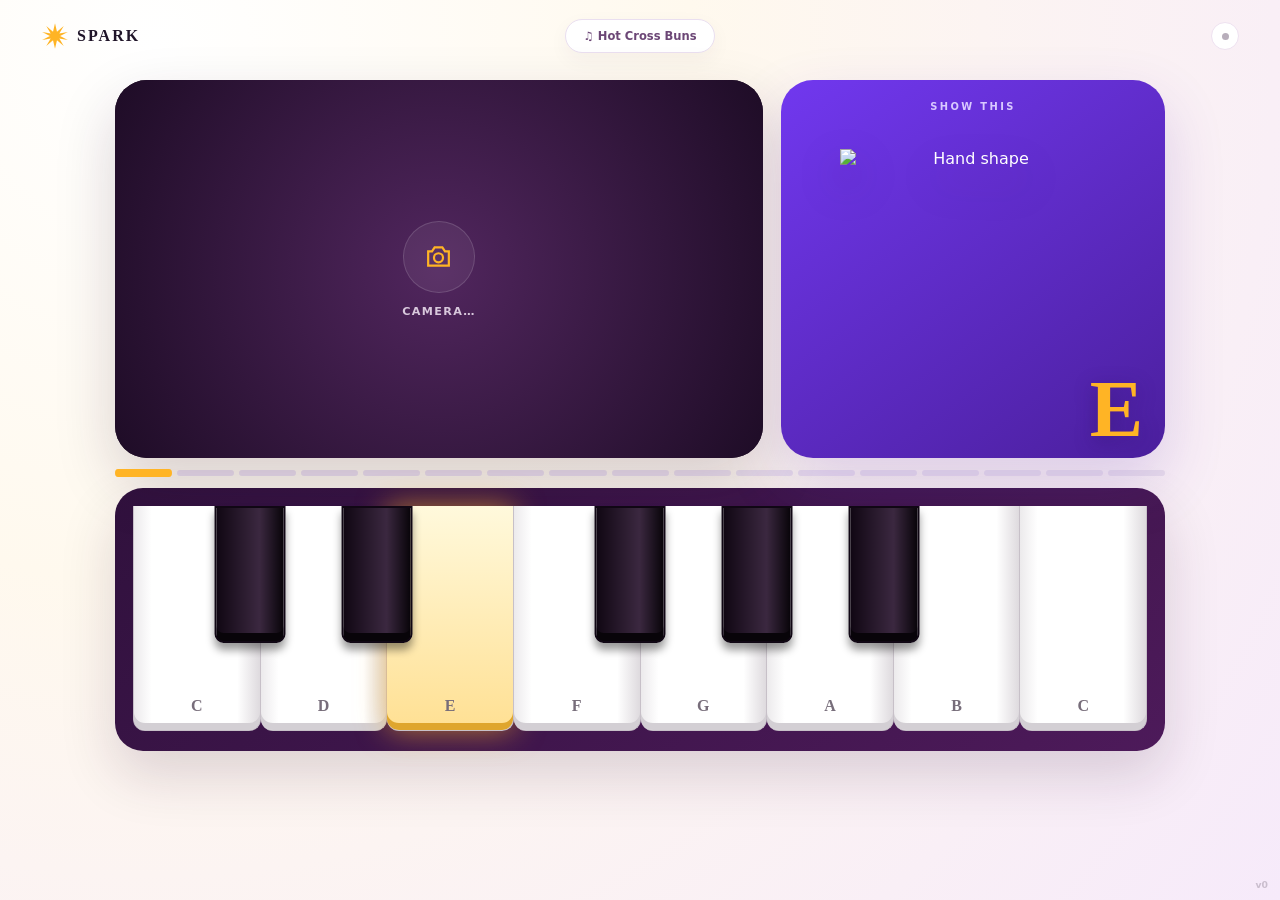
==== site/index.html @ 2448a52a "Launch kid-first automatic hand lesson" ====
<!doctype html><html lang="en"><head><meta charset="UTF-8"><meta name="viewport" content="width=device-width,initial-scale=1"><meta name="theme-color" content="#291036"><title>SPARK Music Academy — Play with Your Hands</title><meta name="description" content="Show your hand. Play your first song."><meta property="og:title" content="SPARK Music Academy"><meta property="og:description" content="Show your hand. Make music."><meta property="og:image" content="https://spark-music-academy.dipenpalwankar.chatgpt.site/og.png"><style>
:root{--plum:#291036;--violet:#7138ef;--gold:#ffb425;--cream:#fff9ee;--mint:#55e6ba;--ink:#201529}*{box-sizing:border-box}html,body{margin:0;min-height:100%;background:var(--cream);font-family:Inter,ui-sans-serif,system-ui,-apple-system,"Segoe UI",sans-serif;color:var(--ink)}button{font:inherit}.app{min-height:100vh;overflow:hidden;background:radial-gradient(circle at 12% 5%,#fff 0,#fff9ee 38%,#f6eafa 100%);padding:0 3.2vw 28px}.intro{position:fixed;z-index:100;inset:0;display:grid;place-items:center;overflow:hidden;background:radial-gradient(circle,#522064 0,#290f38 46%,#130718 100%);animation:introAway .55s 1.72s both}.orbit{position:absolute;width:min(72vw,580px);aspect-ratio:1;border:1px solid #ffffff17;border-radius:50%;box-shadow:0 0 0 70px #ffffff08,0 0 0 140px #ffffff05;animation:orbit 9s linear infinite}.intro-logo{position:relative;z-index:2;color:#fff;display:flex;flex-direction:column;align-items:center;animation:logoPop 1.65s cubic-bezier(.16,.9,.2,1) both}.spark{width:28px;height:28px;color:var(--gold)}.intro-logo .spark{width:94px;height:94px;filter:drop-shadow(0 0 26px #ffb42599)}.intro-logo strong{font:800 clamp(2.6rem,8vw,5rem)/1 Georgia,serif;letter-spacing:.16em;margin-left:.16em}.intro-logo span{font-size:.7rem;text-transform:uppercase;letter-spacing:.34em;margin-top:10px;margin-left:.34em;color:#eadfed}@keyframes logoPop{0%{opacity:0;transform:scale(.12) rotate(-12deg);filter:blur(18px)}58%{opacity:1;transform:scale(1.1);filter:none}100%{transform:scale(1)}}@keyframes introAway{to{opacity:0;visibility:hidden;transform:scale(1.08)}}@keyframes orbit{to{transform:rotate(360deg)}}header{height:72px;max-width:1240px;margin:auto;display:grid;grid-template-columns:1fr auto 1fr;align-items:center}.brand{display:flex;align-items:center;gap:8px}.brand b{font:800 1rem Georgia,serif;letter-spacing:.13em}.song{justify-self:center;background:#fff;border:1px solid #eadff0;border-radius:999px;padding:9px 17px;font-size:.72rem;font-weight:800;color:#6c4776;box-shadow:0 7px 20px #4926540c}.live{justify-self:end;width:28px;height:28px;border-radius:50%;display:grid;place-items:center;background:#fff;border:1px solid #eee1f0}.live i{width:7px;height:7px;border-radius:50%;background:#b8aebb}.live i.on{background:#36d693;box-shadow:0 0 0 4px #36d69324}.play-zone{max-width:1050px;margin:8px auto 12px;display:grid;grid-template-columns:1.35fr .8fr;gap:18px}.camera,.guide{height:clamp(270px,42vh,440px);border-radius:32px;position:relative;overflow:hidden}.camera{background:radial-gradient(circle,#5a3162,#180c1d);box-shadow:0 25px 60px #2a12322e}.camera video,.camera canvas{position:absolute;inset:0;width:100%;height:100%;object-fit:cover}.camera video{transform:scaleX(-1)}.cover{position:absolute;z-index:4;inset:0;display:grid;place-content:center;justify-items:center;gap:12px;background:radial-gradient(circle,#51265e,#1e0c26);color:#d8c8dc;font-size:.7rem;font-weight:800;letter-spacing:.12em;text-transform:uppercase}.cover.hidden{display:none}.cam-ring{width:72px;height:72px;border-radius:50%;display:grid;place-items:center;background:#ffffff10;border:1px solid #ffffff24;animation:pulse 1.3s infinite}.cam-icon{width:31px;fill:none;stroke:var(--gold);stroke-width:1.7}.retry{display:none;flex-direction:column;align-items:center;gap:9px;border:0;border-radius:22px;background:#fff;color:var(--plum);padding:18px 24px;font-weight:800;cursor:pointer}.retry.show{display:flex}.retry .cam-icon{stroke:var(--violet)}@keyframes pulse{50%{box-shadow:0 0 0 16px #ffb4250d;transform:scale(.96)}}.ghost{position:absolute;inset:0;display:grid;place-items:center;pointer-events:none}.ghost img{height:75%;max-width:62%;object-fit:contain;opacity:.16;filter:grayscale(1) brightness(2);animation:ghost 1.4s ease-in-out infinite alternate}@keyframes ghost{to{opacity:.28;transform:scale(1.035)}}.seen-note{position:absolute;right:18px;top:16px;font:800 2.6rem Georgia,serif;color:#fff;text-shadow:0 4px 20px #0008}.guide{display:grid;place-items:center;text-align:center;background:linear-gradient(145deg,#7138ef,#4b1f9d);box-shadow:0 25px 60px #5b28b630;color:#fff;padding:22px}.show{position:absolute;top:21px;font-size:.62rem;font-weight:900;letter-spacing:.24em;color:#d9c9ff}.hand{width:min(78%,300px);height:72%;object-fit:contain;filter:drop-shadow(0 18px 20px #2a0f5c55);animation:float .8s ease-in-out infinite alternate}.note{position:absolute;right:22px;bottom:13px;font:900 5rem/.9 Georgia,serif;color:var(--gold);text-shadow:0 5px 20px #2d116777}@keyframes float{to{transform:translateY(-7px)}}.guide.complete{background:linear-gradient(145deg,#ffb425,#ff7c43);display:flex;flex-direction:column;justify-content:center}.guide.complete h1{margin:4px 0 14px;font:800 clamp(2rem,5vw,3.5rem) Georgia,serif}.star{font-size:5rem;animation:star 1.4s ease-in-out infinite}@keyframes star{50%{transform:rotate(12deg) scale(1.12)}}.replay{width:52px;height:52px;border:0;border-radius:50%;background:#fff;color:#6f2fe0;font-size:1.8rem;font-weight:900;cursor:pointer;box-shadow:0 8px 18px #7d351c30}.progress{max-width:1050px;margin:0 auto 12px;display:flex;gap:5px}.progress i{height:6px;flex:1;border-radius:999px;background:#e8ddeb;transition:.25s}.progress i.done{background:var(--mint)}.progress i.now{background:var(--gold);transform:scaleY(1.35)}.piano-shell{max-width:1050px;margin:auto;background:linear-gradient(145deg,#30113d,#4d1a5a);padding:18px 18px 20px;border-radius:28px;box-shadow:0 24px 55px #31123a29}.piano{position:relative;display:flex;height:clamp(170px,25vh,250px)}.white{position:relative;flex:1;border:1px solid #c7c0c8;border-top:0;border-radius:0 0 12px 12px;background:linear-gradient(90deg,#eceaec,#fff 14%,#fff 82%,#dedade);box-shadow:inset 0 -7px 0 #d3cfd4;cursor:pointer;transition:.08s}.white+.white{border-left:0}.white span{position:absolute;bottom:15px;inset-inline:0;font:800 1rem Georgia,serif;color:#776d7a}.white.pressed{transform:translateY(5px);background:linear-gradient(#eedcff,#d8b9ff);box-shadow:inset 0 -2px 0 #a882ba}.white.guide-key{background:linear-gradient(#fff9dc,#ffe093);box-shadow:inset 0 -7px 0 #dfa62e,0 0 30px #ffb42599}.black{position:absolute;z-index:3;top:0;width:7%;height:61%;transform:translateX(-50%);border:2px solid #100714;border-radius:0 0 9px 9px;background:linear-gradient(90deg,#100713,#3b2840 64%,#080409);box-shadow:inset 0 -8px 0 #080409,0 7px 8px #0006;cursor:pointer}.black.pressed{height:58%;background:#8a50ff}.v0{position:fixed;right:12px;bottom:10px;color:#96899a;text-decoration:none;font-size:.58rem;font-weight:800;opacity:.45}.v0:hover{opacity:1}@media(max-width:720px){.app{padding-inline:12px}header{height:62px}.song{font-size:.62rem;padding:8px 12px}.play-zone{grid-template-columns:1.15fr .8fr;gap:9px;margin-top:3px}.camera,.guide{height:clamp(245px,43vh,360px);border-radius:22px}.guide{padding:10px}.show{top:14px;font-size:.52rem}.hand{width:95%;height:68%}.note{font-size:3.6rem;right:12px;bottom:9px}.piano-shell{padding:11px 8px 13px;border-radius:20px}.piano{height:clamp(145px,24vh,190px)}.white span{bottom:11px}.progress{margin-bottom:9px}.cover{font-size:.58rem}.brand b{display:none}}@media(max-width:480px){.play-zone{grid-template-columns:1fr .66fr}.camera,.guide{height:43vh;min-height:230px}.hand{height:63%}.note{font-size:3rem}.piano{height:142px}.white span{font-size:.8rem}}@media(prefers-reduced-motion:reduce){*,*:before,*:after{animation-duration:.01ms!important;animation-iteration-count:1!important}}
</style></head><body><main class="app"><section class="intro"><div class="orbit"></div><div class="intro-logo"><svg class="spark" viewBox="0 0 48 48"><path d="M24 2l3.4 14.6L39 7l-7.6 12.8L46 17l-13.3 7L46 31l-14.6-2.8L39 41l-11.6-9.6L24 46l-3.4-14.6L9 41l7.6-12.8L2 31l13.3-7L2 17l14.6 2.8L9 7l11.6 9.6L24 2z" fill="currentColor"/></svg><strong>SPARK</strong><span>Music Academy</span></div></section><header><div class="brand"><svg class="spark" viewBox="0 0 48 48"><path d="M24 2l3.4 14.6L39 7l-7.6 12.8L46 17l-13.3 7L46 31l-14.6-2.8L39 41l-11.6-9.6L24 46l-3.4-14.6L9 41l7.6-12.8L2 31l13.3-7L2 17l14.6 2.8L9 7l11.6 9.6L24 2z" fill="currentColor"/></svg><b>SPARK</b></div><div class="song">♫ Hot Cross Buns</div><div class="live"><i id="live"></i></div></header><section class="play-zone"><div class="camera"><video id="video" muted playsinline></video><canvas id="canvas"></canvas><div class="cover" id="cover"><div class="cam-ring" id="camRing"><svg class="cam-icon" viewBox="0 0 24 24"><path d="M4 8h3l2-3h6l2 3h3v11H4z"/><circle cx="12" cy="13" r="3.5"/></svg></div><span id="camText">Camera…</span><button class="retry" id="retry"><svg class="cam-icon" viewBox="0 0 24 24"><path d="M4 8h3l2-3h6l2 3h3v11H4z"/><circle cx="12" cy="13" r="3.5"/></svg>Tap</button></div><div class="ghost" id="ghost"><img id="ghostHand" alt="Hand guide"></div><div class="seen-note" id="seen"></div></div><div class="guide" id="guide"><span class="show">SHOW THIS</span><img class="hand" id="hand" alt="Hand shape"><div class="note" id="note">E</div></div></section><div class="progress" id="progress"></div><section class="piano-shell"><div class="piano" id="piano"></div></section><a class="v0" href="v0/">v0</a></main><script type="module">
const notes=[['C4','C','A',261.63],['D4','D','S',293.66],['E4','E','D',329.63],['F4','F','F',349.23],['G4','G','G',392],['A4','A','H',440],['B4','B','J',493.88],['C5','C','K',523.25]],blacks=[['C#4',11.55,277.18],['D#4',24.05,311.13],['F#4',49.05,369.99],['G#4',61.55,415.3],['A#4',74.05,466.16]],song=['E4','D4','C4','E4','D4','C4','C4','C4','C4','C4','D4','D4','D4','D4','E4','D4','C4'];let audio,step=0,stream,raf,landmarker,lastCount=0,lastTrigger=0;const $=s=>document.querySelector(s),piano=$('#piano'),progress=$('#progress');
notes.forEach(([n,l,k])=>{const b=document.createElement('button');b.className='white';b.dataset.note=n;b.innerHTML=`<span>${l}</span>`;b.setAttribute('aria-label',`Play ${l}`);b.onpointerdown=()=>play(n);piano.appendChild(b)});blacks.forEach(([n,left,hz])=>{const b=document.createElement('button');b.className='black';b.dataset.note=n;b.style.left=left+'%';b.onpointerdown=()=>tone(n,hz);piano.appendChild(b)});song.forEach(()=>progress.appendChild(document.createElement('i')));
function asset(count){return`assets/hand-guide-${count===1?'one':count===2?'two':'three'}.png`}function tone(n,hz){audio??=new(window.AudioContext||window.webkitAudioContext)();if(audio.state==='suspended')audio.resume();const o=audio.createOscillator(),g=audio.createGain();o.type='triangle';o.frequency.value=hz;g.gain.setValueAtTime(.0001,audio.currentTime);g.gain.exponentialRampToValueAtTime(.3,audio.currentTime+.015);g.gain.exponentialRampToValueAtTime(.0001,audio.currentTime+.52);o.connect(g).connect(audio.destination);o.start();o.stop(audio.currentTime+.55);const key=document.querySelector(`[data-note="${n}"]`);key?.classList.add('pressed');setTimeout(()=>key?.classList.remove('pressed'),180)}function play(n){const x=notes.find(x=>x[0]===n);if(!x)return;tone(n,x[3]);if(song[step]===n){step=Math.min(step+1,song.length);render()}}
function render(){document.querySelectorAll('.white').forEach(k=>k.classList.remove('guide-key'));[...progress.children].forEach((p,i)=>p.className=i<step?'done':i===step?'now':'');const guide=$('#guide');if(step>=song.length){guide.className='guide complete';guide.innerHTML='<div class="star">★</div><h1>You did it!</h1><button class="replay" aria-label="Play again">↻</button>';guide.querySelector('button').onclick=()=>{step=0;guide.className='guide';guide.innerHTML='<span class="show">SHOW THIS</span><img class="hand" id="hand" alt="Hand shape"><div class="note" id="note"></div>';render()};return}const n=song[step],count=n==='C4'?1:n==='D4'?2:3;$('#hand').src=asset(count);$('#ghostHand').src=asset(count);$('#note').textContent=n[0];document.querySelector(`[data-note="${n}"]`).classList.add('guide-key')}render();
document.addEventListener('keydown',e=>{if(e.repeat)return;const n=notes.find(n=>n[2].toLowerCase()===e.key.toLowerCase());if(n)play(n[0])});document.addEventListener('pointerdown',()=>{if(audio?.state==='suspended')audio.resume()},{once:true});
async function startCamera(){try{$('#retry').classList.remove('show');$('#camRing').style.display='grid';$('#camText').textContent='Camera…';const {FilesetResolver,HandLandmarker}=await import('https://cdn.jsdelivr.net/npm/@mediapipe/tasks-vision@0.10.22-rc.20250304/+esm'),vision=await FilesetResolver.forVisionTasks('https://cdn.jsdelivr.net/npm/@mediapipe/tasks-vision@0.10.22-rc.20250304/wasm');landmarker=await HandLandmarker.createFromOptions(vision,{baseOptions:{modelAssetPath:'https://storage.googleapis.com/mediapipe-models/hand_landmarker/hand_landmarker/float16/1/hand_landmarker.task',delegate:'GPU'},runningMode:'VIDEO',numHands:1});stream=await navigator.mediaDevices.getUserMedia({video:{facingMode:'user',width:{ideal:960},height:{ideal:540}},audio:false});const video=$('#video');video.srcObject=stream;await video.play();$('#cover').classList.add('hidden');$('#live').classList.add('on');detect()}catch(err){console.error(err);$('#camRing').style.display='none';$('#camText').textContent='';$('#retry').classList.add('show')}}
function detect(){const video=$('#video'),pts=landmarker.detectForVideo(video,performance.now()).landmarks?.[0],canvas=$('#canvas'),ctx=canvas.getContext('2d');canvas.width=video.videoWidth||960;canvas.height=video.videoHeight||540;ctx.clearRect(0,0,canvas.width,canvas.height);if(pts){ctx.strokeStyle='#ffffffe0';ctx.lineWidth=4;ctx.lineCap='round';ctx.lineJoin='round';[[0,1,2,3,4],[0,5,6,7,8],[5,9,10,11,12],[9,13,14,15,16],[13,17,18,19,20],[0,17]].forEach(chain=>{ctx.beginPath();chain.forEach((i,j)=>{const p=pts[i],x=(1-p.x)*canvas.width,y=p.y*canvas.height;j?ctx.lineTo(x,y):ctx.moveTo(x,y)});ctx.stroke()});ctx.fillStyle='#ffb425';pts.forEach(p=>{ctx.beginPath();ctx.arc((1-p.x)*canvas.width,p.y*canvas.height,5.5,0,Math.PI*2);ctx.fill()});const i=pts[8].y<pts[6].y-.025,m=pts[12].y<pts[10].y-.025,r=pts[16].y<pts[14].y-.025,p=pts[20].y<pts[18].y-.025,count=!p&&i?(m?(r?3:2):1):0;$('#seen').textContent=count?(count===1?'C':count===2?'D':'E'):'';$('#ghost').style.display=count?'none':'grid';const now=performance.now();if(count&&(count!==lastCount||now-lastTrigger>900)){play(count===1?'C4':count===2?'D4':'E4');lastTrigger=now}lastCount=count}else{$('#seen').textContent='';$('#ghost').style.display='grid';lastCount=0}raf=requestAnimationFrame(detect)}$('#retry').onclick=startCamera;setTimeout(startCamera,1900);
</script></body></html>
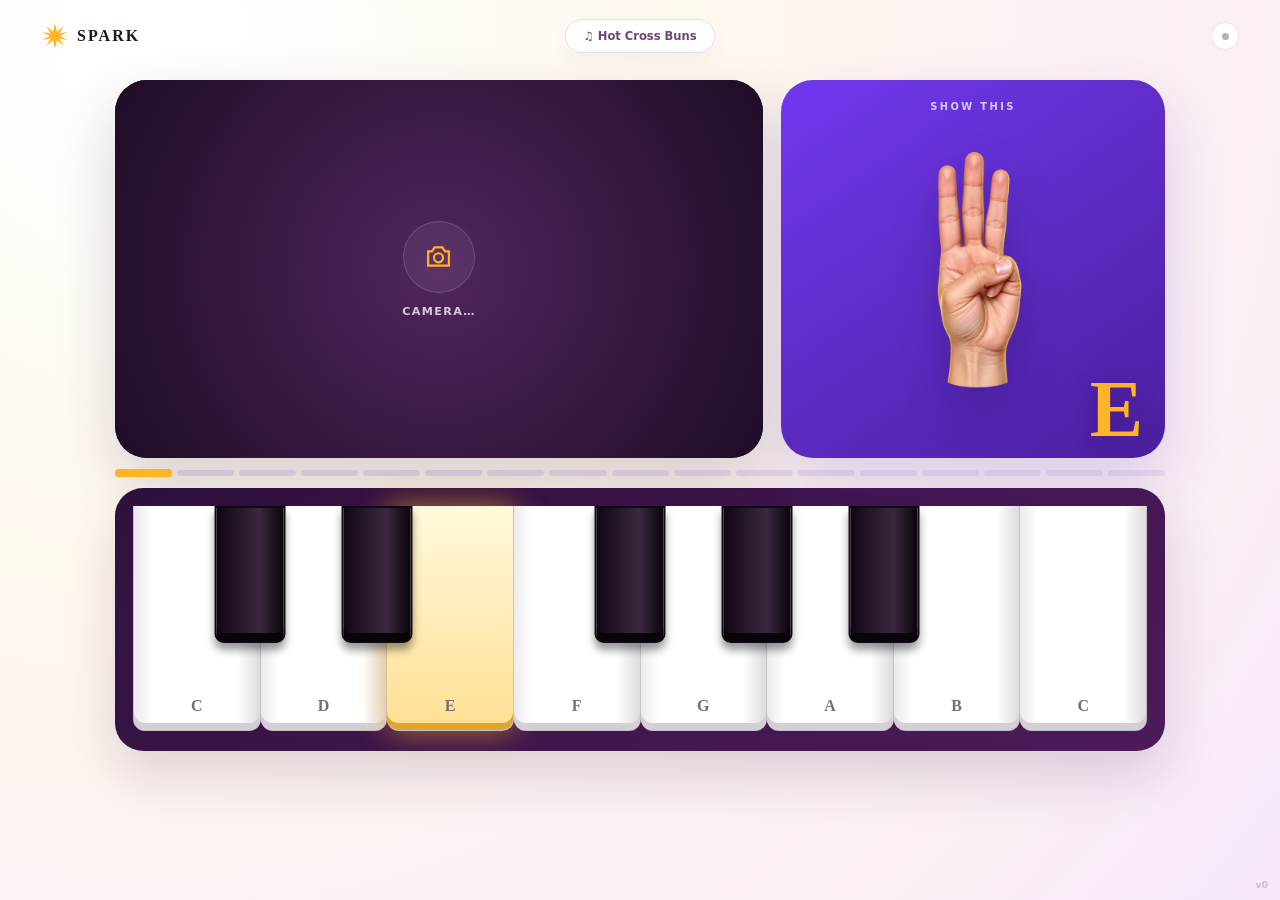
==== commit 4d32a21d: "Show lesson welcome before camera starts" ====
--- a/site/index.html
+++ b/site/index.html
@@ -1,11 +1,11 @@
-<!doctype html><html lang="en"><head><meta charset="UTF-8"><meta name="viewport" content="width=device-width,initial-scale=1"><meta name="theme-color" content="#291036"><title>SPARK Music Academy — Play with Your Hands</title><meta name="description" content="Show your hand. Play your first song."><meta property="og:title" content="SPARK Music Academy"><meta property="og:description" content="Show your hand. Make music."><meta property="og:image" content="https://spark-music-academy.dipenpalwankar.chatgpt.site/og.png"><style>
+<!doctype html><html lang="en"><head><meta charset="UTF-8"><meta name="viewport" content="width=device-width,initial-scale=1"><meta name="theme-color" content="#291036"><title>SPARK Music Academy — Play with Your Hands</title><meta name="description" content="Show your hand. Play your first song."><meta property="og:title" content="SPARK Music Academy"><meta property="og:description" content="Show your hand. Make music."><meta property="og:image" content="https://spark-music-academy.dipenpalwankar.chatgpt.site/og.png"><link rel="stylesheet" href="intro.css"><style>
 :root{--plum:#291036;--violet:#7138ef;--gold:#ffb425;--cream:#fff9ee;--mint:#55e6ba;--ink:#201529}*{box-sizing:border-box}html,body{margin:0;min-height:100%;background:var(--cream);font-family:Inter,ui-sans-serif,system-ui,-apple-system,"Segoe UI",sans-serif;color:var(--ink)}button{font:inherit}.app{min-height:100vh;overflow:hidden;background:radial-gradient(circle at 12% 5%,#fff 0,#fff9ee 38%,#f6eafa 100%);padding:0 3.2vw 28px}.intro{position:fixed;z-index:100;inset:0;display:grid;place-items:center;overflow:hidden;background:radial-gradient(circle,#522064 0,#290f38 46%,#130718 100%);animation:introAway .55s 1.72s both}.orbit{position:absolute;width:min(72vw,580px);aspect-ratio:1;border:1px solid #ffffff17;border-radius:50%;box-shadow:0 0 0 70px #ffffff08,0 0 0 140px #ffffff05;animation:orbit 9s linear infinite}.intro-logo{position:relative;z-index:2;color:#fff;display:flex;flex-direction:column;align-items:center;animation:logoPop 1.65s cubic-bezier(.16,.9,.2,1) both}.spark{width:28px;height:28px;color:var(--gold)}.intro-logo .spark{width:94px;height:94px;filter:drop-shadow(0 0 26px #ffb42599)}.intro-logo strong{font:800 clamp(2.6rem,8vw,5rem)/1 Georgia,serif;letter-spacing:.16em;margin-left:.16em}.intro-logo span{font-size:.7rem;text-transform:uppercase;letter-spacing:.34em;margin-top:10px;margin-left:.34em;color:#eadfed}@keyframes logoPop{0%{opacity:0;transform:scale(.12) rotate(-12deg);filter:blur(18px)}58%{opacity:1;transform:scale(1.1);filter:none}100%{transform:scale(1)}}@keyframes introAway{to{opacity:0;visibility:hidden;transform:scale(1.08)}}@keyframes orbit{to{transform:rotate(360deg)}}header{height:72px;max-width:1240px;margin:auto;display:grid;grid-template-columns:1fr auto 1fr;align-items:center}.brand{display:flex;align-items:center;gap:8px}.brand b{font:800 1rem Georgia,serif;letter-spacing:.13em}.song{justify-self:center;background:#fff;border:1px solid #eadff0;border-radius:999px;padding:9px 17px;font-size:.72rem;font-weight:800;color:#6c4776;box-shadow:0 7px 20px #4926540c}.live{justify-self:end;width:28px;height:28px;border-radius:50%;display:grid;place-items:center;background:#fff;border:1px solid #eee1f0}.live i{width:7px;height:7px;border-radius:50%;background:#b8aebb}.live i.on{background:#36d693;box-shadow:0 0 0 4px #36d69324}.play-zone{max-width:1050px;margin:8px auto 12px;display:grid;grid-template-columns:1.35fr .8fr;gap:18px}.camera,.guide{height:clamp(270px,42vh,440px);border-radius:32px;position:relative;overflow:hidden}.camera{background:radial-gradient(circle,#5a3162,#180c1d);box-shadow:0 25px 60px #2a12322e}.camera video,.camera canvas{position:absolute;inset:0;width:100%;height:100%;object-fit:cover}.camera video{transform:scaleX(-1)}.cover{position:absolute;z-index:4;inset:0;display:grid;place-content:center;justify-items:center;gap:12px;background:radial-gradient(circle,#51265e,#1e0c26);color:#d8c8dc;font-size:.7rem;font-weight:800;letter-spacing:.12em;text-transform:uppercase}.cover.hidden{display:none}.cam-ring{width:72px;height:72px;border-radius:50%;display:grid;place-items:center;background:#ffffff10;border:1px solid #ffffff24;animation:pulse 1.3s infinite}.cam-icon{width:31px;fill:none;stroke:var(--gold);stroke-width:1.7}.retry{display:none;flex-direction:column;align-items:center;gap:9px;border:0;border-radius:22px;background:#fff;color:var(--plum);padding:18px 24px;font-weight:800;cursor:pointer}.retry.show{display:flex}.retry .cam-icon{stroke:var(--violet)}@keyframes pulse{50%{box-shadow:0 0 0 16px #ffb4250d;transform:scale(.96)}}.ghost{position:absolute;inset:0;display:grid;place-items:center;pointer-events:none}.ghost img{height:75%;max-width:62%;object-fit:contain;opacity:.16;filter:grayscale(1) brightness(2);animation:ghost 1.4s ease-in-out infinite alternate}@keyframes ghost{to{opacity:.28;transform:scale(1.035)}}.seen-note{position:absolute;right:18px;top:16px;font:800 2.6rem Georgia,serif;color:#fff;text-shadow:0 4px 20px #0008}.guide{display:grid;place-items:center;text-align:center;background:linear-gradient(145deg,#7138ef,#4b1f9d);box-shadow:0 25px 60px #5b28b630;color:#fff;padding:22px}.show{position:absolute;top:21px;font-size:.62rem;font-weight:900;letter-spacing:.24em;color:#d9c9ff}.hand{width:min(78%,300px);height:72%;object-fit:contain;filter:drop-shadow(0 18px 20px #2a0f5c55);animation:float .8s ease-in-out infinite alternate}.note{position:absolute;right:22px;bottom:13px;font:900 5rem/.9 Georgia,serif;color:var(--gold);text-shadow:0 5px 20px #2d116777}@keyframes float{to{transform:translateY(-7px)}}.guide.complete{background:linear-gradient(145deg,#ffb425,#ff7c43);display:flex;flex-direction:column;justify-content:center}.guide.complete h1{margin:4px 0 14px;font:800 clamp(2rem,5vw,3.5rem) Georgia,serif}.star{font-size:5rem;animation:star 1.4s ease-in-out infinite}@keyframes star{50%{transform:rotate(12deg) scale(1.12)}}.replay{width:52px;height:52px;border:0;border-radius:50%;background:#fff;color:#6f2fe0;font-size:1.8rem;font-weight:900;cursor:pointer;box-shadow:0 8px 18px #7d351c30}.progress{max-width:1050px;margin:0 auto 12px;display:flex;gap:5px}.progress i{height:6px;flex:1;border-radius:999px;background:#e8ddeb;transition:.25s}.progress i.done{background:var(--mint)}.progress i.now{background:var(--gold);transform:scaleY(1.35)}.piano-shell{max-width:1050px;margin:auto;background:linear-gradient(145deg,#30113d,#4d1a5a);padding:18px 18px 20px;border-radius:28px;box-shadow:0 24px 55px #31123a29}.piano{position:relative;display:flex;height:clamp(170px,25vh,250px)}.white{position:relative;flex:1;border:1px solid #c7c0c8;border-top:0;border-radius:0 0 12px 12px;background:linear-gradient(90deg,#eceaec,#fff 14%,#fff 82%,#dedade);box-shadow:inset 0 -7px 0 #d3cfd4;cursor:pointer;transition:.08s}.white+.white{border-left:0}.white span{position:absolute;bottom:15px;inset-inline:0;font:800 1rem Georgia,serif;color:#776d7a}.white.pressed{transform:translateY(5px);background:linear-gradient(#eedcff,#d8b9ff);box-shadow:inset 0 -2px 0 #a882ba}.white.guide-key{background:linear-gradient(#fff9dc,#ffe093);box-shadow:inset 0 -7px 0 #dfa62e,0 0 30px #ffb42599}.black{position:absolute;z-index:3;top:0;width:7%;height:61%;transform:translateX(-50%);border:2px solid #100714;border-radius:0 0 9px 9px;background:linear-gradient(90deg,#100713,#3b2840 64%,#080409);box-shadow:inset 0 -8px 0 #080409,0 7px 8px #0006;cursor:pointer}.black.pressed{height:58%;background:#8a50ff}.v0{position:fixed;right:12px;bottom:10px;color:#96899a;text-decoration:none;font-size:.58rem;font-weight:800;opacity:.45}.v0:hover{opacity:1}@media(max-width:720px){.app{padding-inline:12px}header{height:62px}.song{font-size:.62rem;padding:8px 12px}.play-zone{grid-template-columns:1.15fr .8fr;gap:9px;margin-top:3px}.camera,.guide{height:clamp(245px,43vh,360px);border-radius:22px}.guide{padding:10px}.show{top:14px;font-size:.52rem}.hand{width:95%;height:68%}.note{font-size:3.6rem;right:12px;bottom:9px}.piano-shell{padding:11px 8px 13px;border-radius:20px}.piano{height:clamp(145px,24vh,190px)}.white span{bottom:11px}.progress{margin-bottom:9px}.cover{font-size:.58rem}.brand b{display:none}}@media(max-width:480px){.play-zone{grid-template-columns:1fr .66fr}.camera,.guide{height:43vh;min-height:230px}.hand{height:63%}.note{font-size:3rem}.piano{height:142px}.white span{font-size:.8rem}}@media(prefers-reduced-motion:reduce){*,*:before,*:after{animation-duration:.01ms!important;animation-iteration-count:1!important}}
-</style></head><body><main class="app"><section class="intro"><div class="orbit"></div><div class="intro-logo"><svg class="spark" viewBox="0 0 48 48"><path d="M24 2l3.4 14.6L39 7l-7.6 12.8L46 17l-13.3 7L46 31l-14.6-2.8L39 41l-11.6-9.6L24 46l-3.4-14.6L9 41l7.6-12.8L2 31l13.3-7L2 17l14.6 2.8L9 7l11.6 9.6L24 2z" fill="currentColor"/></svg><strong>SPARK</strong><span>Music Academy</span></div></section><header><div class="brand"><svg class="spark" viewBox="0 0 48 48"><path d="M24 2l3.4 14.6L39 7l-7.6 12.8L46 17l-13.3 7L46 31l-14.6-2.8L39 41l-11.6-9.6L24 46l-3.4-14.6L9 41l7.6-12.8L2 31l13.3-7L2 17l14.6 2.8L9 7l11.6 9.6L24 2z" fill="currentColor"/></svg><b>SPARK</b></div><div class="song">♫ Hot Cross Buns</div><div class="live"><i id="live"></i></div></header><section class="play-zone"><div class="camera"><video id="video" muted playsinline></video><canvas id="canvas"></canvas><div class="cover" id="cover"><div class="cam-ring" id="camRing"><svg class="cam-icon" viewBox="0 0 24 24"><path d="M4 8h3l2-3h6l2 3h3v11H4z"/><circle cx="12" cy="13" r="3.5"/></svg></div><span id="camText">Camera…</span><button class="retry" id="retry"><svg class="cam-icon" viewBox="0 0 24 24"><path d="M4 8h3l2-3h6l2 3h3v11H4z"/><circle cx="12" cy="13" r="3.5"/></svg>Tap</button></div><div class="ghost" id="ghost"><img id="ghostHand" alt="Hand guide"></div><div class="seen-note" id="seen"></div></div><div class="guide" id="guide"><span class="show">SHOW THIS</span><img class="hand" id="hand" alt="Hand shape"><div class="note" id="note">E</div></div></section><div class="progress" id="progress"></div><section class="piano-shell"><div class="piano" id="piano"></div></section><a class="v0" href="v0/">v0</a></main><script type="module">
+</style></head><body><main class="app"><section class="intro"><div class="orbit"></div><div class="intro-logo"><svg class="spark" viewBox="0 0 48 48"><path d="M24 2l3.4 14.6L39 7l-7.6 12.8L46 17l-13.3 7L46 31l-14.6-2.8L39 41l-11.6-9.6L24 46l-3.4-14.6L9 41l7.6-12.8L2 31l13.3-7L2 17l14.6 2.8L9 7l11.6 9.6L24 2z" fill="currentColor"/></svg><strong>SPARK</strong><span>Music Academy</span></div><div class="intro-message teacher-flash"><span>Learn Piano</span><small>with</small><strong>Punith Sir</strong></div><div class="intro-message lesson-flash"><strong>Let's Start</strong><span>your first lesson today!</span></div></section><header><div class="brand"><svg class="spark" viewBox="0 0 48 48"><path d="M24 2l3.4 14.6L39 7l-7.6 12.8L46 17l-13.3 7L46 31l-14.6-2.8L39 41l-11.6-9.6L24 46l-3.4-14.6L9 41l7.6-12.8L2 31l13.3-7L2 17l14.6 2.8L9 7l11.6 9.6L24 2z" fill="currentColor"/></svg><b>SPARK</b></div><div class="song">♫ Hot Cross Buns</div><div class="live"><i id="live"></i></div></header><section class="play-zone"><div class="camera"><video id="video" muted playsinline></video><canvas id="canvas"></canvas><div class="cover" id="cover"><div class="cam-ring" id="camRing"><svg class="cam-icon" viewBox="0 0 24 24"><path d="M4 8h3l2-3h6l2 3h3v11H4z"/><circle cx="12" cy="13" r="3.5"/></svg></div><span id="camText">Camera…</span><button class="retry" id="retry"><svg class="cam-icon" viewBox="0 0 24 24"><path d="M4 8h3l2-3h6l2 3h3v11H4z"/><circle cx="12" cy="13" r="3.5"/></svg>Tap</button></div><div class="ghost" id="ghost"><img id="ghostHand" alt="Hand guide"></div><div class="seen-note" id="seen"></div></div><div class="guide" id="guide"><span class="show">SHOW THIS</span><img class="hand" id="hand" alt="Hand shape"><div class="note" id="note">E</div></div></section><div class="progress" id="progress"></div><section class="piano-shell"><div class="piano" id="piano"></div></section><a class="v0" href="v0/">v0</a></main><script type="module">
 const notes=[['C4','C','A',261.63],['D4','D','S',293.66],['E4','E','D',329.63],['F4','F','F',349.23],['G4','G','G',392],['A4','A','H',440],['B4','B','J',493.88],['C5','C','K',523.25]],blacks=[['C#4',11.55,277.18],['D#4',24.05,311.13],['F#4',49.05,369.99],['G#4',61.55,415.3],['A#4',74.05,466.16]],song=['E4','D4','C4','E4','D4','C4','C4','C4','C4','C4','D4','D4','D4','D4','E4','D4','C4'];let audio,step=0,stream,raf,landmarker,lastCount=0,lastTrigger=0;const $=s=>document.querySelector(s),piano=$('#piano'),progress=$('#progress');
 notes.forEach(([n,l,k])=>{const b=document.createElement('button');b.className='white';b.dataset.note=n;b.innerHTML=`<span>${l}</span>`;b.setAttribute('aria-label',`Play ${l}`);b.onpointerdown=()=>play(n);piano.appendChild(b)});blacks.forEach(([n,left,hz])=>{const b=document.createElement('button');b.className='black';b.dataset.note=n;b.style.left=left+'%';b.onpointerdown=()=>tone(n,hz);piano.appendChild(b)});song.forEach(()=>progress.appendChild(document.createElement('i')));
-function asset(count){return`assets/hand-guide-${count===1?'one':count===2?'two':'three'}.png`}function tone(n,hz){audio??=new(window.AudioContext||window.webkitAudioContext)();if(audio.state==='suspended')audio.resume();const o=audio.createOscillator(),g=audio.createGain();o.type='triangle';o.frequency.value=hz;g.gain.setValueAtTime(.0001,audio.currentTime);g.gain.exponentialRampToValueAtTime(.3,audio.currentTime+.015);g.gain.exponentialRampToValueAtTime(.0001,audio.currentTime+.52);o.connect(g).connect(audio.destination);o.start();o.stop(audio.currentTime+.55);const key=document.querySelector(`[data-note="${n}"]`);key?.classList.add('pressed');setTimeout(()=>key?.classList.remove('pressed'),180)}function play(n){const x=notes.find(x=>x[0]===n);if(!x)return;tone(n,x[3]);if(song[step]===n){step=Math.min(step+1,song.length);render()}}
+function asset(count){return`assets/hand-guide-${count===1?'one':count===2?'two':'three'}.webp`}function tone(n,hz){audio??=new(window.AudioContext||window.webkitAudioContext)();if(audio.state==='suspended')audio.resume();const o=audio.createOscillator(),g=audio.createGain();o.type='triangle';o.frequency.value=hz;g.gain.setValueAtTime(.0001,audio.currentTime);g.gain.exponentialRampToValueAtTime(.3,audio.currentTime+.015);g.gain.exponentialRampToValueAtTime(.0001,audio.currentTime+.52);o.connect(g).connect(audio.destination);o.start();o.stop(audio.currentTime+.55);const key=document.querySelector(`[data-note="${n}"]`);key?.classList.add('pressed');setTimeout(()=>key?.classList.remove('pressed'),180)}function play(n){const x=notes.find(x=>x[0]===n);if(!x)return;tone(n,x[3]);if(song[step]===n){step=Math.min(step+1,song.length);render()}}
 function render(){document.querySelectorAll('.white').forEach(k=>k.classList.remove('guide-key'));[...progress.children].forEach((p,i)=>p.className=i<step?'done':i===step?'now':'');const guide=$('#guide');if(step>=song.length){guide.className='guide complete';guide.innerHTML='<div class="star">★</div><h1>You did it!</h1><button class="replay" aria-label="Play again">↻</button>';guide.querySelector('button').onclick=()=>{step=0;guide.className='guide';guide.innerHTML='<span class="show">SHOW THIS</span><img class="hand" id="hand" alt="Hand shape"><div class="note" id="note"></div>';render()};return}const n=song[step],count=n==='C4'?1:n==='D4'?2:3;$('#hand').src=asset(count);$('#ghostHand').src=asset(count);$('#note').textContent=n[0];document.querySelector(`[data-note="${n}"]`).classList.add('guide-key')}render();
 document.addEventListener('keydown',e=>{if(e.repeat)return;const n=notes.find(n=>n[2].toLowerCase()===e.key.toLowerCase());if(n)play(n[0])});document.addEventListener('pointerdown',()=>{if(audio?.state==='suspended')audio.resume()},{once:true});
 async function startCamera(){try{$('#retry').classList.remove('show');$('#camRing').style.display='grid';$('#camText').textContent='Camera…';const {FilesetResolver,HandLandmarker}=await import('https://cdn.jsdelivr.net/npm/@mediapipe/tasks-vision@0.10.22-rc.20250304/+esm'),vision=await FilesetResolver.forVisionTasks('https://cdn.jsdelivr.net/npm/@mediapipe/tasks-vision@0.10.22-rc.20250304/wasm');landmarker=await HandLandmarker.createFromOptions(vision,{baseOptions:{modelAssetPath:'https://storage.googleapis.com/mediapipe-models/hand_landmarker/hand_landmarker/float16/1/hand_landmarker.task',delegate:'GPU'},runningMode:'VIDEO',numHands:1});stream=await navigator.mediaDevices.getUserMedia({video:{facingMode:'user',width:{ideal:960},height:{ideal:540}},audio:false});const video=$('#video');video.srcObject=stream;await video.play();$('#cover').classList.add('hidden');$('#live').classList.add('on');detect()}catch(err){console.error(err);$('#camRing').style.display='none';$('#camText').textContent='';$('#retry').classList.add('show')}}
-function detect(){const video=$('#video'),pts=landmarker.detectForVideo(video,performance.now()).landmarks?.[0],canvas=$('#canvas'),ctx=canvas.getContext('2d');canvas.width=video.videoWidth||960;canvas.height=video.videoHeight||540;ctx.clearRect(0,0,canvas.width,canvas.height);if(pts){ctx.strokeStyle='#ffffffe0';ctx.lineWidth=4;ctx.lineCap='round';ctx.lineJoin='round';[[0,1,2,3,4],[0,5,6,7,8],[5,9,10,11,12],[9,13,14,15,16],[13,17,18,19,20],[0,17]].forEach(chain=>{ctx.beginPath();chain.forEach((i,j)=>{const p=pts[i],x=(1-p.x)*canvas.width,y=p.y*canvas.height;j?ctx.lineTo(x,y):ctx.moveTo(x,y)});ctx.stroke()});ctx.fillStyle='#ffb425';pts.forEach(p=>{ctx.beginPath();ctx.arc((1-p.x)*canvas.width,p.y*canvas.height,5.5,0,Math.PI*2);ctx.fill()});const i=pts[8].y<pts[6].y-.025,m=pts[12].y<pts[10].y-.025,r=pts[16].y<pts[14].y-.025,p=pts[20].y<pts[18].y-.025,count=!p&&i?(m?(r?3:2):1):0;$('#seen').textContent=count?(count===1?'C':count===2?'D':'E'):'';$('#ghost').style.display=count?'none':'grid';const now=performance.now();if(count&&(count!==lastCount||now-lastTrigger>900)){play(count===1?'C4':count===2?'D4':'E4');lastTrigger=now}lastCount=count}else{$('#seen').textContent='';$('#ghost').style.display='grid';lastCount=0}raf=requestAnimationFrame(detect)}$('#retry').onclick=startCamera;setTimeout(startCamera,1900);
+function detect(){const video=$('#video'),pts=landmarker.detectForVideo(video,performance.now()).landmarks?.[0],canvas=$('#canvas'),ctx=canvas.getContext('2d');canvas.width=video.videoWidth||960;canvas.height=video.videoHeight||540;ctx.clearRect(0,0,canvas.width,canvas.height);if(pts){ctx.strokeStyle='#ffffffe0';ctx.lineWidth=4;ctx.lineCap='round';ctx.lineJoin='round';[[0,1,2,3,4],[0,5,6,7,8],[5,9,10,11,12],[9,13,14,15,16],[13,17,18,19,20],[0,17]].forEach(chain=>{ctx.beginPath();chain.forEach((i,j)=>{const p=pts[i],x=(1-p.x)*canvas.width,y=p.y*canvas.height;j?ctx.lineTo(x,y):ctx.moveTo(x,y)});ctx.stroke()});ctx.fillStyle='#ffb425';pts.forEach(p=>{ctx.beginPath();ctx.arc((1-p.x)*canvas.width,p.y*canvas.height,5.5,0,Math.PI*2);ctx.fill()});const i=pts[8].y<pts[6].y-.025,m=pts[12].y<pts[10].y-.025,r=pts[16].y<pts[14].y-.025,p=pts[20].y<pts[18].y-.025,count=!p&&i?(m?(r?3:2):1):0;$('#seen').textContent=count?(count===1?'C':count===2?'D':'E'):'';$('#ghost').style.display=count?'none':'grid';const now=performance.now();if(count&&(count!==lastCount||now-lastTrigger>900)){play(count===1?'C4':count===2?'D4':'E4');lastTrigger=now}lastCount=count}else{$('#seen').textContent='';$('#ghost').style.display='grid';lastCount=0}raf=requestAnimationFrame(detect)}$('#retry').onclick=startCamera;setTimeout(startCamera,5600);
 </script></body></html>
--- a/site/intro.css
+++ b/site/intro.css
@@ -0,0 +1,74 @@
+.intro {
+  animation: introAwayV2 .48s 5.12s both;
+}
+
+.intro-logo {
+  animation: logoFlash 1.7s cubic-bezier(.16, .9, .2, 1) both;
+}
+
+.intro-message {
+  position: absolute;
+  z-index: 3;
+  inset: 0;
+  display: flex;
+  flex-direction: column;
+  align-items: center;
+  justify-content: center;
+  padding: 24px;
+  color: #fff;
+  text-align: center;
+  opacity: 0;
+}
+
+.intro-message span {
+  font: 700 clamp(1.7rem, 5vw, 3.2rem)/1.12 Georgia, serif;
+}
+
+.intro-message small {
+  margin: 10px 0 4px;
+  color: #d9c9df;
+  font-size: .8rem;
+  text-transform: uppercase;
+  letter-spacing: .22em;
+}
+
+.intro-message strong {
+  color: var(--gold);
+  font: 800 clamp(2.5rem, 7vw, 4.8rem)/1 Georgia, serif;
+}
+
+.lesson-flash strong {
+  color: #fff;
+  font-size: clamp(2.3rem, 7vw, 4.6rem);
+}
+
+.lesson-flash span {
+  margin-top: 10px;
+  color: var(--gold);
+  font-size: clamp(1.25rem, 4vw, 2.2rem);
+}
+
+.teacher-flash {
+  animation: messageFlash 1.55s 1.8s both;
+}
+
+.lesson-flash {
+  animation: messageFlash 1.55s 3.5s both;
+}
+
+@keyframes logoFlash {
+  0% { opacity: 0; transform: scale(.12) rotate(-12deg); filter: blur(18px); }
+  55% { opacity: 1; transform: scale(1.08); filter: none; }
+  76% { opacity: 1; transform: scale(1); }
+  100% { opacity: 0; transform: scale(1.06); }
+}
+
+@keyframes messageFlash {
+  0% { opacity: 0; transform: scale(.88); filter: blur(10px); }
+  24%, 72% { opacity: 1; transform: scale(1); filter: none; }
+  100% { opacity: 0; transform: scale(1.05); }
+}
+
+@keyframes introAwayV2 {
+  to { opacity: 0; visibility: hidden; transform: scale(1.04); }
+}
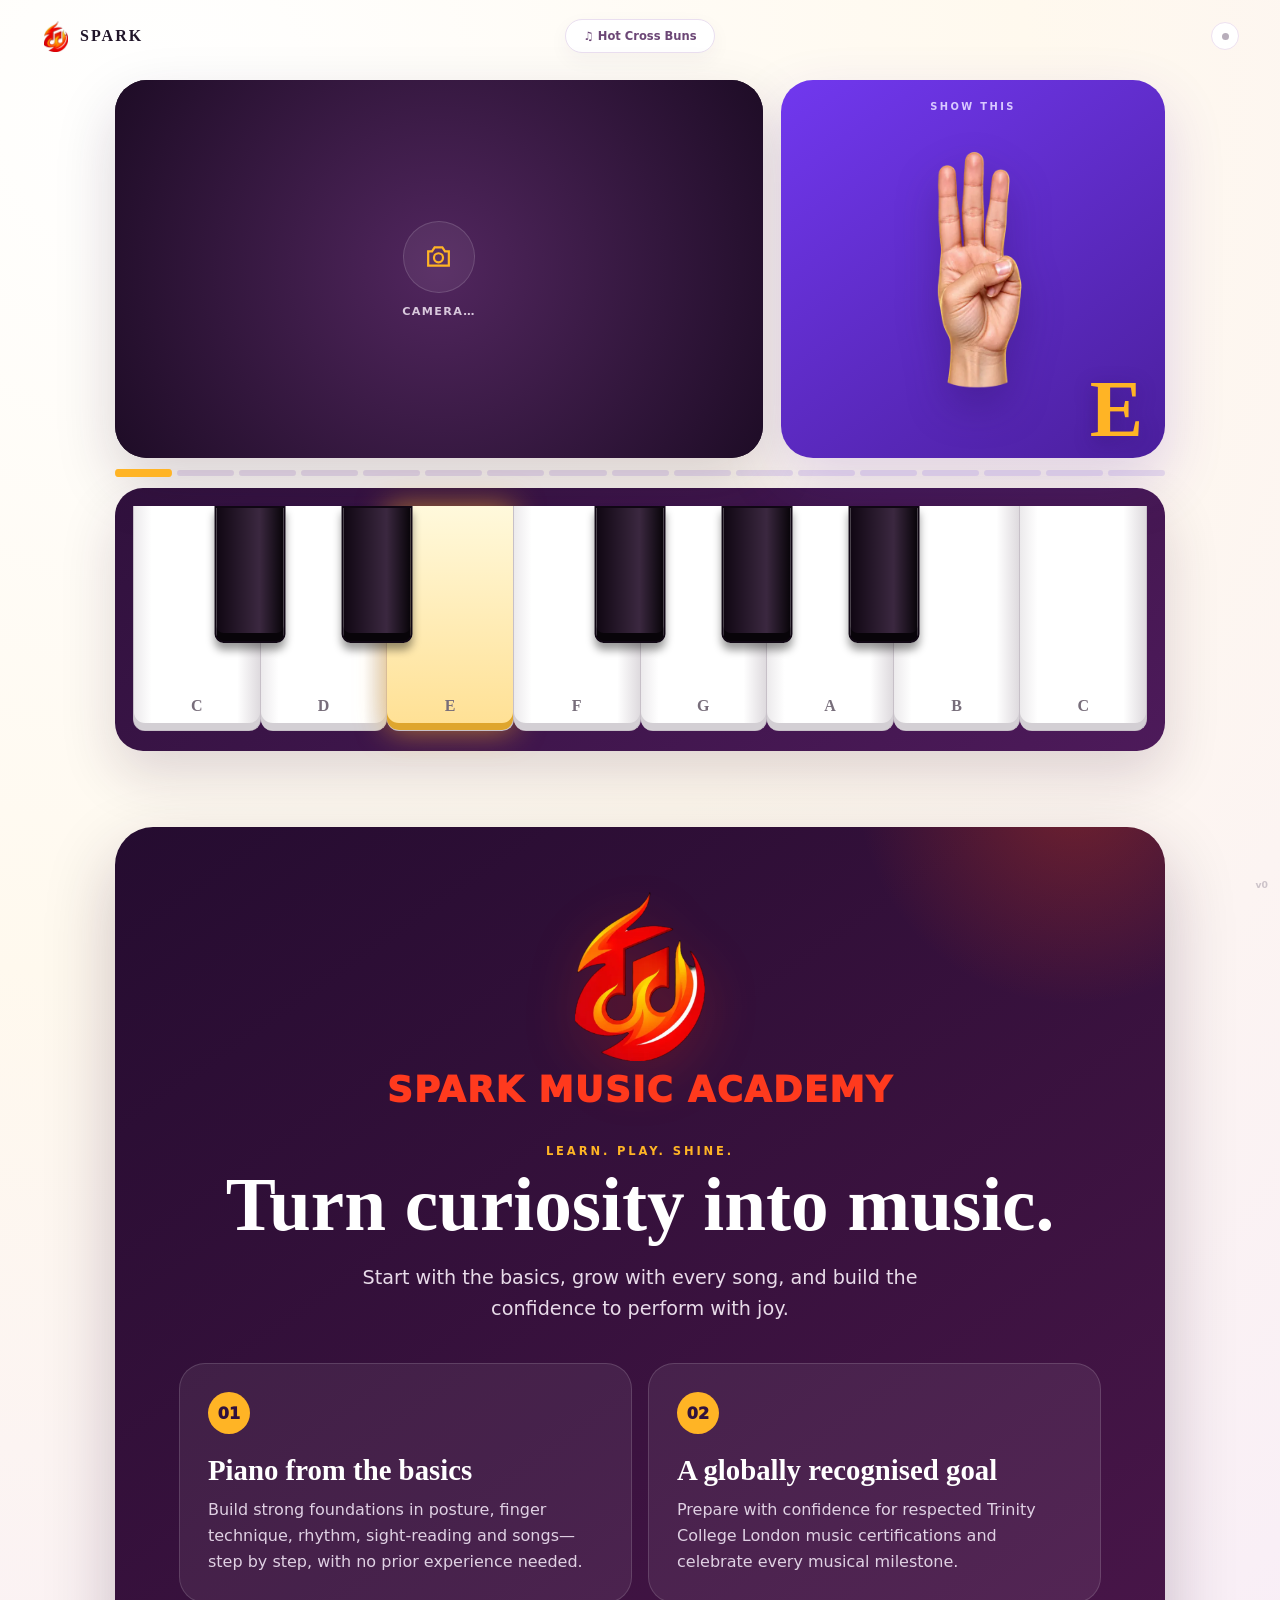
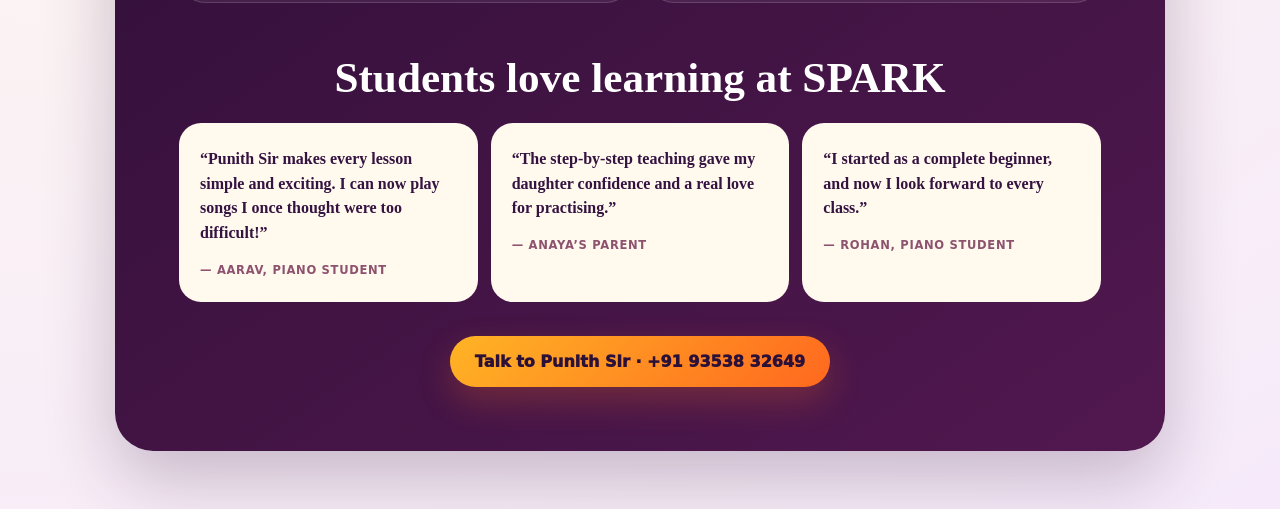
==== commit 3d1ec918: "Add SPARK logo and academy information" ====
--- a/site/index.html
+++ b/site/index.html
@@ -1,10 +1,10 @@
-<!doctype html><html lang="en"><head><meta charset="UTF-8"><meta name="viewport" content="width=device-width,initial-scale=1"><meta name="theme-color" content="#291036"><title>SPARK Music Academy — Play with Your Hands</title><meta name="description" content="Show your hand. Play your first song."><meta property="og:title" content="SPARK Music Academy"><meta property="og:description" content="Show your hand. Make music."><meta property="og:image" content="https://spark-music-academy.dipenpalwankar.chatgpt.site/og.png"><link rel="stylesheet" href="intro.css"><style>
+<!doctype html><html lang="en"><head><meta charset="UTF-8"><meta name="viewport" content="width=device-width,initial-scale=1"><meta name="theme-color" content="#291036"><title>SPARK Music Academy — Play with Your Hands</title><meta name="description" content="Show your hand. Play your first song."><meta property="og:title" content="SPARK Music Academy"><meta property="og:description" content="Show your hand. Make music."><meta property="og:image" content="https://spark-music-academy.dipenpalwankar.chatgpt.site/og.png"><style>
 :root{--plum:#291036;--violet:#7138ef;--gold:#ffb425;--cream:#fff9ee;--mint:#55e6ba;--ink:#201529}*{box-sizing:border-box}html,body{margin:0;min-height:100%;background:var(--cream);font-family:Inter,ui-sans-serif,system-ui,-apple-system,"Segoe UI",sans-serif;color:var(--ink)}button{font:inherit}.app{min-height:100vh;overflow:hidden;background:radial-gradient(circle at 12% 5%,#fff 0,#fff9ee 38%,#f6eafa 100%);padding:0 3.2vw 28px}.intro{position:fixed;z-index:100;inset:0;display:grid;place-items:center;overflow:hidden;background:radial-gradient(circle,#522064 0,#290f38 46%,#130718 100%);animation:introAway .55s 1.72s both}.orbit{position:absolute;width:min(72vw,580px);aspect-ratio:1;border:1px solid #ffffff17;border-radius:50%;box-shadow:0 0 0 70px #ffffff08,0 0 0 140px #ffffff05;animation:orbit 9s linear infinite}.intro-logo{position:relative;z-index:2;color:#fff;display:flex;flex-direction:column;align-items:center;animation:logoPop 1.65s cubic-bezier(.16,.9,.2,1) both}.spark{width:28px;height:28px;color:var(--gold)}.intro-logo .spark{width:94px;height:94px;filter:drop-shadow(0 0 26px #ffb42599)}.intro-logo strong{font:800 clamp(2.6rem,8vw,5rem)/1 Georgia,serif;letter-spacing:.16em;margin-left:.16em}.intro-logo span{font-size:.7rem;text-transform:uppercase;letter-spacing:.34em;margin-top:10px;margin-left:.34em;color:#eadfed}@keyframes logoPop{0%{opacity:0;transform:scale(.12) rotate(-12deg);filter:blur(18px)}58%{opacity:1;transform:scale(1.1);filter:none}100%{transform:scale(1)}}@keyframes introAway{to{opacity:0;visibility:hidden;transform:scale(1.08)}}@keyframes orbit{to{transform:rotate(360deg)}}header{height:72px;max-width:1240px;margin:auto;display:grid;grid-template-columns:1fr auto 1fr;align-items:center}.brand{display:flex;align-items:center;gap:8px}.brand b{font:800 1rem Georgia,serif;letter-spacing:.13em}.song{justify-self:center;background:#fff;border:1px solid #eadff0;border-radius:999px;padding:9px 17px;font-size:.72rem;font-weight:800;color:#6c4776;box-shadow:0 7px 20px #4926540c}.live{justify-self:end;width:28px;height:28px;border-radius:50%;display:grid;place-items:center;background:#fff;border:1px solid #eee1f0}.live i{width:7px;height:7px;border-radius:50%;background:#b8aebb}.live i.on{background:#36d693;box-shadow:0 0 0 4px #36d69324}.play-zone{max-width:1050px;margin:8px auto 12px;display:grid;grid-template-columns:1.35fr .8fr;gap:18px}.camera,.guide{height:clamp(270px,42vh,440px);border-radius:32px;position:relative;overflow:hidden}.camera{background:radial-gradient(circle,#5a3162,#180c1d);box-shadow:0 25px 60px #2a12322e}.camera video,.camera canvas{position:absolute;inset:0;width:100%;height:100%;object-fit:cover}.camera video{transform:scaleX(-1)}.cover{position:absolute;z-index:4;inset:0;display:grid;place-content:center;justify-items:center;gap:12px;background:radial-gradient(circle,#51265e,#1e0c26);color:#d8c8dc;font-size:.7rem;font-weight:800;letter-spacing:.12em;text-transform:uppercase}.cover.hidden{display:none}.cam-ring{width:72px;height:72px;border-radius:50%;display:grid;place-items:center;background:#ffffff10;border:1px solid #ffffff24;animation:pulse 1.3s infinite}.cam-icon{width:31px;fill:none;stroke:var(--gold);stroke-width:1.7}.retry{display:none;flex-direction:column;align-items:center;gap:9px;border:0;border-radius:22px;background:#fff;color:var(--plum);padding:18px 24px;font-weight:800;cursor:pointer}.retry.show{display:flex}.retry .cam-icon{stroke:var(--violet)}@keyframes pulse{50%{box-shadow:0 0 0 16px #ffb4250d;transform:scale(.96)}}.ghost{position:absolute;inset:0;display:grid;place-items:center;pointer-events:none}.ghost img{height:75%;max-width:62%;object-fit:contain;opacity:.16;filter:grayscale(1) brightness(2);animation:ghost 1.4s ease-in-out infinite alternate}@keyframes ghost{to{opacity:.28;transform:scale(1.035)}}.seen-note{position:absolute;right:18px;top:16px;font:800 2.6rem Georgia,serif;color:#fff;text-shadow:0 4px 20px #0008}.guide{display:grid;place-items:center;text-align:center;background:linear-gradient(145deg,#7138ef,#4b1f9d);box-shadow:0 25px 60px #5b28b630;color:#fff;padding:22px}.show{position:absolute;top:21px;font-size:.62rem;font-weight:900;letter-spacing:.24em;color:#d9c9ff}.hand{width:min(78%,300px);height:72%;object-fit:contain;filter:drop-shadow(0 18px 20px #2a0f5c55);animation:float .8s ease-in-out infinite alternate}.note{position:absolute;right:22px;bottom:13px;font:900 5rem/.9 Georgia,serif;color:var(--gold);text-shadow:0 5px 20px #2d116777}@keyframes float{to{transform:translateY(-7px)}}.guide.complete{background:linear-gradient(145deg,#ffb425,#ff7c43);display:flex;flex-direction:column;justify-content:center}.guide.complete h1{margin:4px 0 14px;font:800 clamp(2rem,5vw,3.5rem) Georgia,serif}.star{font-size:5rem;animation:star 1.4s ease-in-out infinite}@keyframes star{50%{transform:rotate(12deg) scale(1.12)}}.replay{width:52px;height:52px;border:0;border-radius:50%;background:#fff;color:#6f2fe0;font-size:1.8rem;font-weight:900;cursor:pointer;box-shadow:0 8px 18px #7d351c30}.progress{max-width:1050px;margin:0 auto 12px;display:flex;gap:5px}.progress i{height:6px;flex:1;border-radius:999px;background:#e8ddeb;transition:.25s}.progress i.done{background:var(--mint)}.progress i.now{background:var(--gold);transform:scaleY(1.35)}.piano-shell{max-width:1050px;margin:auto;background:linear-gradient(145deg,#30113d,#4d1a5a);padding:18px 18px 20px;border-radius:28px;box-shadow:0 24px 55px #31123a29}.piano{position:relative;display:flex;height:clamp(170px,25vh,250px)}.white{position:relative;flex:1;border:1px solid #c7c0c8;border-top:0;border-radius:0 0 12px 12px;background:linear-gradient(90deg,#eceaec,#fff 14%,#fff 82%,#dedade);box-shadow:inset 0 -7px 0 #d3cfd4;cursor:pointer;transition:.08s}.white+.white{border-left:0}.white span{position:absolute;bottom:15px;inset-inline:0;font:800 1rem Georgia,serif;color:#776d7a}.white.pressed{transform:translateY(5px);background:linear-gradient(#eedcff,#d8b9ff);box-shadow:inset 0 -2px 0 #a882ba}.white.guide-key{background:linear-gradient(#fff9dc,#ffe093);box-shadow:inset 0 -7px 0 #dfa62e,0 0 30px #ffb42599}.black{position:absolute;z-index:3;top:0;width:7%;height:61%;transform:translateX(-50%);border:2px solid #100714;border-radius:0 0 9px 9px;background:linear-gradient(90deg,#100713,#3b2840 64%,#080409);box-shadow:inset 0 -8px 0 #080409,0 7px 8px #0006;cursor:pointer}.black.pressed{height:58%;background:#8a50ff}.v0{position:fixed;right:12px;bottom:10px;color:#96899a;text-decoration:none;font-size:.58rem;font-weight:800;opacity:.45}.v0:hover{opacity:1}@media(max-width:720px){.app{padding-inline:12px}header{height:62px}.song{font-size:.62rem;padding:8px 12px}.play-zone{grid-template-columns:1.15fr .8fr;gap:9px;margin-top:3px}.camera,.guide{height:clamp(245px,43vh,360px);border-radius:22px}.guide{padding:10px}.show{top:14px;font-size:.52rem}.hand{width:95%;height:68%}.note{font-size:3.6rem;right:12px;bottom:9px}.piano-shell{padding:11px 8px 13px;border-radius:20px}.piano{height:clamp(145px,24vh,190px)}.white span{bottom:11px}.progress{margin-bottom:9px}.cover{font-size:.58rem}.brand b{display:none}}@media(max-width:480px){.play-zone{grid-template-columns:1fr .66fr}.camera,.guide{height:43vh;min-height:230px}.hand{height:63%}.note{font-size:3rem}.piano{height:142px}.white span{font-size:.8rem}}@media(prefers-reduced-motion:reduce){*,*:before,*:after{animation-duration:.01ms!important;animation-iteration-count:1!important}}
-</style></head><body><main class="app"><section class="intro"><div class="orbit"></div><div class="intro-logo"><svg class="spark" viewBox="0 0 48 48"><path d="M24 2l3.4 14.6L39 7l-7.6 12.8L46 17l-13.3 7L46 31l-14.6-2.8L39 41l-11.6-9.6L24 46l-3.4-14.6L9 41l7.6-12.8L2 31l13.3-7L2 17l14.6 2.8L9 7l11.6 9.6L24 2z" fill="currentColor"/></svg><strong>SPARK</strong><span>Music Academy</span></div><div class="intro-message teacher-flash"><span>Learn Piano</span><small>with</small><strong>Punith Sir</strong></div><div class="intro-message lesson-flash"><strong>Let's Start</strong><span>your first lesson today!</span></div></section><header><div class="brand"><svg class="spark" viewBox="0 0 48 48"><path d="M24 2l3.4 14.6L39 7l-7.6 12.8L46 17l-13.3 7L46 31l-14.6-2.8L39 41l-11.6-9.6L24 46l-3.4-14.6L9 41l7.6-12.8L2 31l13.3-7L2 17l14.6 2.8L9 7l11.6 9.6L24 2z" fill="currentColor"/></svg><b>SPARK</b></div><div class="song">♫ Hot Cross Buns</div><div class="live"><i id="live"></i></div></header><section class="play-zone"><div class="camera"><video id="video" muted playsinline></video><canvas id="canvas"></canvas><div class="cover" id="cover"><div class="cam-ring" id="camRing"><svg class="cam-icon" viewBox="0 0 24 24"><path d="M4 8h3l2-3h6l2 3h3v11H4z"/><circle cx="12" cy="13" r="3.5"/></svg></div><span id="camText">Camera…</span><button class="retry" id="retry"><svg class="cam-icon" viewBox="0 0 24 24"><path d="M4 8h3l2-3h6l2 3h3v11H4z"/><circle cx="12" cy="13" r="3.5"/></svg>Tap</button></div><div class="ghost" id="ghost"><img id="ghostHand" alt="Hand guide"></div><div class="seen-note" id="seen"></div></div><div class="guide" id="guide"><span class="show">SHOW THIS</span><img class="hand" id="hand" alt="Hand shape"><div class="note" id="note">E</div></div></section><div class="progress" id="progress"></div><section class="piano-shell"><div class="piano" id="piano"></div></section><a class="v0" href="v0/">v0</a></main><script type="module">
+</style><link rel="stylesheet" href="intro.css?v=4"><link rel="stylesheet" href="academy.css?v=1"></head><body><main class="app"><section class="intro"><div class="orbit"></div><div class="intro-logo"><span class="logo-art brand-logo-image" role="img" aria-label="SPARK Music Academy logo"></span><strong class="brand-name">SPARK MUSIC ACADEMY</strong></div><div class="intro-message teacher-flash"><span>Learn Piano</span><small>with</small><strong>Punith Sir</strong></div><div class="intro-message lesson-flash"><strong>Let's Start</strong><span>your first lesson today!</span></div></section><section class="join-popup" id="joinPopup" role="dialog" aria-modal="true" aria-labelledby="joinTitle" hidden><div class="join-card"><span class="logo-art academy-mark" aria-hidden="true"></span><span class="join-kicker">Your music journey starts here</span><h2 id="joinTitle">Join SPARK<br>Music Academy</h2><p>Contact Punith Sir now!</p><a class="join-call" href="tel:+919353832649" aria-label="Call Punith Sir at plus 91 93538 32649">+91 93538 32649</a><button class="join-more" id="joinMore">Get more information about the academy</button><button class="join-replay" id="joinReplay">Play again ↻</button></div></section><header><div class="brand"><span class="logo-art" aria-hidden="true"></span><b>SPARK</b></div><div class="song">♫ Hot Cross Buns</div><div class="live"><i id="live"></i></div></header><section class="play-zone"><div class="camera"><video id="video" muted playsinline></video><canvas id="canvas"></canvas><div class="cover" id="cover"><div class="cam-ring" id="camRing"><svg class="cam-icon" viewBox="0 0 24 24"><path d="M4 8h3l2-3h6l2 3h3v11H4z"/><circle cx="12" cy="13" r="3.5"/></svg></div><span id="camText">Camera…</span><button class="retry" id="retry"><svg class="cam-icon" viewBox="0 0 24 24"><path d="M4 8h3l2-3h6l2 3h3v11H4z"/><circle cx="12" cy="13" r="3.5"/></svg>Tap</button></div><div class="ghost" id="ghost"><img id="ghostHand" alt="Hand guide"></div><div class="seen-note" id="seen"></div></div><div class="guide" id="guide"><span class="show">SHOW THIS</span><img class="hand" id="hand" alt="Hand shape"><div class="note" id="note">E</div></div></section><div class="progress" id="progress"></div><section class="piano-shell"><div class="piano" id="piano"></div></section><section class="academy-info" id="academy-info" aria-labelledby="academyTitle"><div class="academy-lockup"><span class="logo-art" role="img" aria-label="SPARK Music Academy logo"></span><strong>SPARK MUSIC ACADEMY</strong></div><p class="academy-eyebrow">Learn. Play. Shine.</p><h2 id="academyTitle">Turn curiosity into music.</h2><p class="academy-lead">Start with the basics, grow with every song, and build the confidence to perform with joy.</p><div class="academy-highlights"><article><span>01</span><h3>Piano from the basics</h3><p>Build strong foundations in posture, finger technique, rhythm, sight-reading and songs—step by step, with no prior experience needed.</p></article><article><span>02</span><h3>A globally recognised goal</h3><p>Prepare with confidence for respected Trinity College London music certifications and celebrate every musical milestone.</p></article></div><div class="testimonials"><h3>Students love learning at SPARK</h3><div><blockquote>“Punith Sir makes every lesson simple and exciting. I can now play songs I once thought were too difficult!”<footer>— Aarav, Piano Student</footer></blockquote><blockquote>“The step-by-step teaching gave my daughter confidence and a real love for practising.”<footer>— Anaya’s Parent</footer></blockquote><blockquote>“I started as a complete beginner, and now I look forward to every class.”<footer>— Rohan, Piano Student</footer></blockquote></div></div><a class="academy-cta" href="tel:+919353832649">Talk to Punith Sir · +91 93538 32649</a></section><a class="v0" href="v0/">v0</a></main><script type="module">
 const notes=[['C4','C','A',261.63],['D4','D','S',293.66],['E4','E','D',329.63],['F4','F','F',349.23],['G4','G','G',392],['A4','A','H',440],['B4','B','J',493.88],['C5','C','K',523.25]],blacks=[['C#4',11.55,277.18],['D#4',24.05,311.13],['F#4',49.05,369.99],['G#4',61.55,415.3],['A#4',74.05,466.16]],song=['E4','D4','C4','E4','D4','C4','C4','C4','C4','C4','D4','D4','D4','D4','E4','D4','C4'];let audio,step=0,stream,raf,landmarker,lastCount=0,lastTrigger=0;const $=s=>document.querySelector(s),piano=$('#piano'),progress=$('#progress');
 notes.forEach(([n,l,k])=>{const b=document.createElement('button');b.className='white';b.dataset.note=n;b.innerHTML=`<span>${l}</span>`;b.setAttribute('aria-label',`Play ${l}`);b.onpointerdown=()=>play(n);piano.appendChild(b)});blacks.forEach(([n,left,hz])=>{const b=document.createElement('button');b.className='black';b.dataset.note=n;b.style.left=left+'%';b.onpointerdown=()=>tone(n,hz);piano.appendChild(b)});song.forEach(()=>progress.appendChild(document.createElement('i')));
 function asset(count){return`assets/hand-guide-${count===1?'one':count===2?'two':'three'}.webp`}function tone(n,hz){audio??=new(window.AudioContext||window.webkitAudioContext)();if(audio.state==='suspended')audio.resume();const o=audio.createOscillator(),g=audio.createGain();o.type='triangle';o.frequency.value=hz;g.gain.setValueAtTime(.0001,audio.currentTime);g.gain.exponentialRampToValueAtTime(.3,audio.currentTime+.015);g.gain.exponentialRampToValueAtTime(.0001,audio.currentTime+.52);o.connect(g).connect(audio.destination);o.start();o.stop(audio.currentTime+.55);const key=document.querySelector(`[data-note="${n}"]`);key?.classList.add('pressed');setTimeout(()=>key?.classList.remove('pressed'),180)}function play(n){const x=notes.find(x=>x[0]===n);if(!x)return;tone(n,x[3]);if(song[step]===n){step=Math.min(step+1,song.length);render()}}
-function render(){document.querySelectorAll('.white').forEach(k=>k.classList.remove('guide-key'));[...progress.children].forEach((p,i)=>p.className=i<step?'done':i===step?'now':'');const guide=$('#guide');if(step>=song.length){guide.className='guide complete';guide.innerHTML='<div class="star">★</div><h1>You did it!</h1><button class="replay" aria-label="Play again">↻</button>';guide.querySelector('button').onclick=()=>{step=0;guide.className='guide';guide.innerHTML='<span class="show">SHOW THIS</span><img class="hand" id="hand" alt="Hand shape"><div class="note" id="note"></div>';render()};return}const n=song[step],count=n==='C4'?1:n==='D4'?2:3;$('#hand').src=asset(count);$('#ghostHand').src=asset(count);$('#note').textContent=n[0];document.querySelector(`[data-note="${n}"]`).classList.add('guide-key')}render();
+function render(){$('#joinPopup').hidden=step<song.length;document.querySelectorAll('.white').forEach(k=>k.classList.remove('guide-key'));[...progress.children].forEach((p,i)=>p.className=i<step?'done':i===step?'now':'');const guide=$('#guide');if(step>=song.length){guide.className='guide complete';guide.innerHTML='<div class="star">★</div><h1>You did it!</h1><button class="replay" aria-label="Play again">↻</button>';guide.querySelector('button').onclick=()=>{step=0;guide.className='guide';guide.innerHTML='<span class="show">SHOW THIS</span><img class="hand" id="hand" alt="Hand shape"><div class="note" id="note"></div>';render()};return}const n=song[step],count=n==='C4'?1:n==='D4'?2:3;$('#hand').src=asset(count);$('#ghostHand').src=asset(count);$('#note').textContent=n[0];document.querySelector(`[data-note="${n}"]`).classList.add('guide-key')}render();$('#joinReplay').onclick=()=>{step=0;render()};$('#joinMore').onclick=()=>{$('#joinPopup').hidden=true;setTimeout(()=>$('#academy-info').scrollIntoView({behavior:'smooth',block:'start'}),80)};
 document.addEventListener('keydown',e=>{if(e.repeat)return;const n=notes.find(n=>n[2].toLowerCase()===e.key.toLowerCase());if(n)play(n[0])});document.addEventListener('pointerdown',()=>{if(audio?.state==='suspended')audio.resume()},{once:true});
 async function startCamera(){try{$('#retry').classList.remove('show');$('#camRing').style.display='grid';$('#camText').textContent='Camera…';const {FilesetResolver,HandLandmarker}=await import('https://cdn.jsdelivr.net/npm/@mediapipe/tasks-vision@0.10.22-rc.20250304/+esm'),vision=await FilesetResolver.forVisionTasks('https://cdn.jsdelivr.net/npm/@mediapipe/tasks-vision@0.10.22-rc.20250304/wasm');landmarker=await HandLandmarker.createFromOptions(vision,{baseOptions:{modelAssetPath:'https://storage.googleapis.com/mediapipe-models/hand_landmarker/hand_landmarker/float16/1/hand_landmarker.task',delegate:'GPU'},runningMode:'VIDEO',numHands:1});stream=await navigator.mediaDevices.getUserMedia({video:{facingMode:'user',width:{ideal:960},height:{ideal:540}},audio:false});const video=$('#video');video.srcObject=stream;await video.play();$('#cover').classList.add('hidden');$('#live').classList.add('on');detect()}catch(err){console.error(err);$('#camRing').style.display='none';$('#camText').textContent='';$('#retry').classList.add('show')}}
 function detect(){const video=$('#video'),pts=landmarker.detectForVideo(video,performance.now()).landmarks?.[0],canvas=$('#canvas'),ctx=canvas.getContext('2d');canvas.width=video.videoWidth||960;canvas.height=video.videoHeight||540;ctx.clearRect(0,0,canvas.width,canvas.height);if(pts){ctx.strokeStyle='#ffffffe0';ctx.lineWidth=4;ctx.lineCap='round';ctx.lineJoin='round';[[0,1,2,3,4],[0,5,6,7,8],[5,9,10,11,12],[9,13,14,15,16],[13,17,18,19,20],[0,17]].forEach(chain=>{ctx.beginPath();chain.forEach((i,j)=>{const p=pts[i],x=(1-p.x)*canvas.width,y=p.y*canvas.height;j?ctx.lineTo(x,y):ctx.moveTo(x,y)});ctx.stroke()});ctx.fillStyle='#ffb425';pts.forEach(p=>{ctx.beginPath();ctx.arc((1-p.x)*canvas.width,p.y*canvas.height,5.5,0,Math.PI*2);ctx.fill()});const i=pts[8].y<pts[6].y-.025,m=pts[12].y<pts[10].y-.025,r=pts[16].y<pts[14].y-.025,p=pts[20].y<pts[18].y-.025,count=!p&&i?(m?(r?3:2):1):0;$('#seen').textContent=count?(count===1?'C':count===2?'D':'E'):'';$('#ghost').style.display=count?'none':'grid';const now=performance.now();if(count&&(count!==lastCount||now-lastTrigger>900)){play(count===1?'C4':count===2?'D4':'E4');lastTrigger=now}lastCount=count}else{$('#seen').textContent='';$('#ghost').style.display='grid';lastCount=0}raf=requestAnimationFrame(detect)}$('#retry').onclick=startCamera;setTimeout(startCamera,5600);
--- a/site/intro.css
+++ b/site/intro.css
@@ -5,6 +5,9 @@
 .intro-logo {
   animation: logoFlash 1.7s cubic-bezier(.16, .9, .2, 1) both;
 }
+
+.intro-logo .brand-logo-image { width:clamp(130px,28vw,210px); height:clamp(130px,28vw,210px); filter:drop-shadow(0 12px 24px rgba(255,49,9,.25)); }
+.intro-logo .brand-name { margin:10px 0 0; color:#ff3518; font:900 clamp(1.4rem,5vw,3rem)/1 Inter,ui-sans-serif,system-ui,sans-serif; letter-spacing:.045em; text-shadow:0 5px 24px rgba(0,0,0,.45); }
 
 .intro-message {
   position: absolute;
@@ -72,3 +75,17 @@
 @keyframes introAwayV2 {
   to { opacity: 0; visibility: hidden; transform: scale(1.04); }
 }
+
+.join-popup { position:fixed; z-index:90; inset:0; display:grid; place-items:center; padding:22px; background:rgba(20,7,26,.78); backdrop-filter:blur(12px); animation:joinFade .45s both; }
+.join-popup[hidden] { display:none; }
+.join-card { width:min(92vw,460px); position:relative; overflow:hidden; display:flex; flex-direction:column; align-items:center; padding:38px 28px 30px; border:1px solid rgba(255,255,255,.28); border-radius:34px; background:radial-gradient(circle at 50% 0,#7138ef,#3d1750 70%); color:#fff; text-align:center; box-shadow:0 30px 90px rgba(24,5,32,.5); animation:joinPop .55s cubic-bezier(.16,.9,.2,1) both; }
+.join-card::before { content:""; position:absolute; inset:-45% -20% auto; height:70%; background:radial-gradient(circle,rgba(255,180,37,.28),transparent 66%); pointer-events:none; }
+.join-card .academy-mark { width:82px; height:82px; filter:drop-shadow(0 0 18px rgba(255,92,20,.42)); }
+.join-kicker { margin-top:12px; color:#d9c9ff; font-size:.68rem; font-weight:900; letter-spacing:.16em; text-transform:uppercase; }
+.join-card h2 { margin:10px 0 8px; font:800 clamp(2rem,8vw,3.2rem)/.98 Georgia,serif; }
+.join-card p { margin:5px 0 18px; color:#f1e9f4; font-weight:700; }
+.join-call { display:block; width:100%; padding:15px 18px; border-radius:999px; background:var(--gold); color:#2b1037; font-size:clamp(1.15rem,5vw,1.45rem); font-weight:900; text-decoration:none; box-shadow:0 12px 30px rgba(255,180,37,.3); }
+.join-more { width:100%; margin-top:11px; padding:13px 16px; border:1px solid rgba(255,255,255,.45); border-radius:999px; background:rgba(255,255,255,.1); color:#fff; font-weight:900; cursor:pointer; }
+.join-replay { margin-top:13px; border:0; background:transparent; color:#fff; font-size:.78rem; font-weight:800; cursor:pointer; }
+@keyframes joinFade { from{opacity:0} }
+@keyframes joinPop { from{opacity:0;transform:translateY(28px) scale(.88)} to{opacity:1;transform:none} }
--- a/site/academy.css
+++ b/site/academy.css
@@ -0,0 +1,23 @@
+.logo-art { --spark-logo:url("[data-uri]"); }
+.logo-art { display:block; background-image:var(--spark-logo); background-repeat:no-repeat; background-position:center; background-size:contain; }
+.brand .logo-art { width:31px; height:31px; }
+.academy-info { max-width:1050px; margin:76px auto 30px; padding:64px clamp(22px,5vw,64px); scroll-margin-top:24px; border-radius:38px; position:relative; overflow:hidden; background:linear-gradient(145deg,#250c30,#51184f); color:#fff; box-shadow:0 28px 70px rgba(40,12,49,.24); text-align:center; }
+.academy-info::before { content:""; position:absolute; width:440px; height:440px; border-radius:50%; top:-260px; right:-130px; background:radial-gradient(circle,rgba(255,74,18,.3),transparent 70%); pointer-events:none; }
+.academy-lockup { position:relative; display:flex; flex-direction:column; align-items:center; }
+.academy-lockup .logo-art { width:clamp(110px,18vw,170px); height:clamp(110px,18vw,170px); filter:drop-shadow(0 14px 26px rgba(255,49,9,.2)); }
+.academy-lockup strong { margin-top:8px; color:#ff3a1e; font-size:clamp(1.25rem,4vw,2.2rem); font-weight:950; letter-spacing:.045em; }
+.academy-eyebrow { margin:34px 0 10px; color:var(--gold); font-size:.72rem; font-weight:900; letter-spacing:.25em; text-transform:uppercase; }
+.academy-info>h2 { margin:0; font:800 clamp(2.35rem,7vw,4.7rem)/.98 Georgia,serif; }
+.academy-lead { max-width:650px; margin:20px auto 38px; color:#e8dbe9; font-size:clamp(1rem,2.5vw,1.2rem); line-height:1.65; }
+.academy-highlights { display:grid; grid-template-columns:repeat(2,1fr); gap:16px; text-align:left; }
+.academy-highlights article { min-height:225px; padding:28px; border:1px solid rgba(255,255,255,.14); border-radius:26px; background:rgba(255,255,255,.07); }
+.academy-highlights article span { display:inline-grid; place-items:center; width:42px; height:42px; border-radius:50%; background:var(--gold); color:#30113d; font-weight:950; }
+.academy-highlights h3 { margin:21px 0 10px; font:800 clamp(1.35rem,3vw,1.8rem)/1.1 Georgia,serif; }
+.academy-highlights p { margin:0; color:#dfd0e3; line-height:1.62; }
+.testimonials { margin-top:52px; }
+.testimonials>h3 { margin:0 0 22px; font:800 clamp(1.8rem,4vw,2.7rem)/1.05 Georgia,serif; }
+.testimonials>div { display:grid; grid-template-columns:repeat(3,1fr); gap:13px; }
+.testimonials blockquote { margin:0; padding:24px 21px; border-radius:22px; background:#fff9ee; color:#351340; font:700 1rem/1.55 Georgia,serif; text-align:left; }
+.testimonials footer { margin-top:17px; color:#8d526e; font:800 .72rem/1.3 Inter,ui-sans-serif,system-ui,sans-serif; text-transform:uppercase; letter-spacing:.06em; }
+.academy-cta { display:inline-block; margin-top:34px; padding:16px 25px; border-radius:999px; background:linear-gradient(135deg,#ffb425,#ff681f); color:#2b1037; font-weight:950; text-decoration:none; box-shadow:0 14px 34px rgba(255,113,31,.24); }
+@media(max-width:720px){.academy-info{margin-top:48px;padding:46px 18px 38px;border-radius:28px}.academy-highlights{grid-template-columns:1fr}.academy-highlights article{min-height:0}.testimonials>div{grid-template-columns:1fr}.academy-lockup strong{font-size:1.12rem}.academy-lead{margin-bottom:28px}}
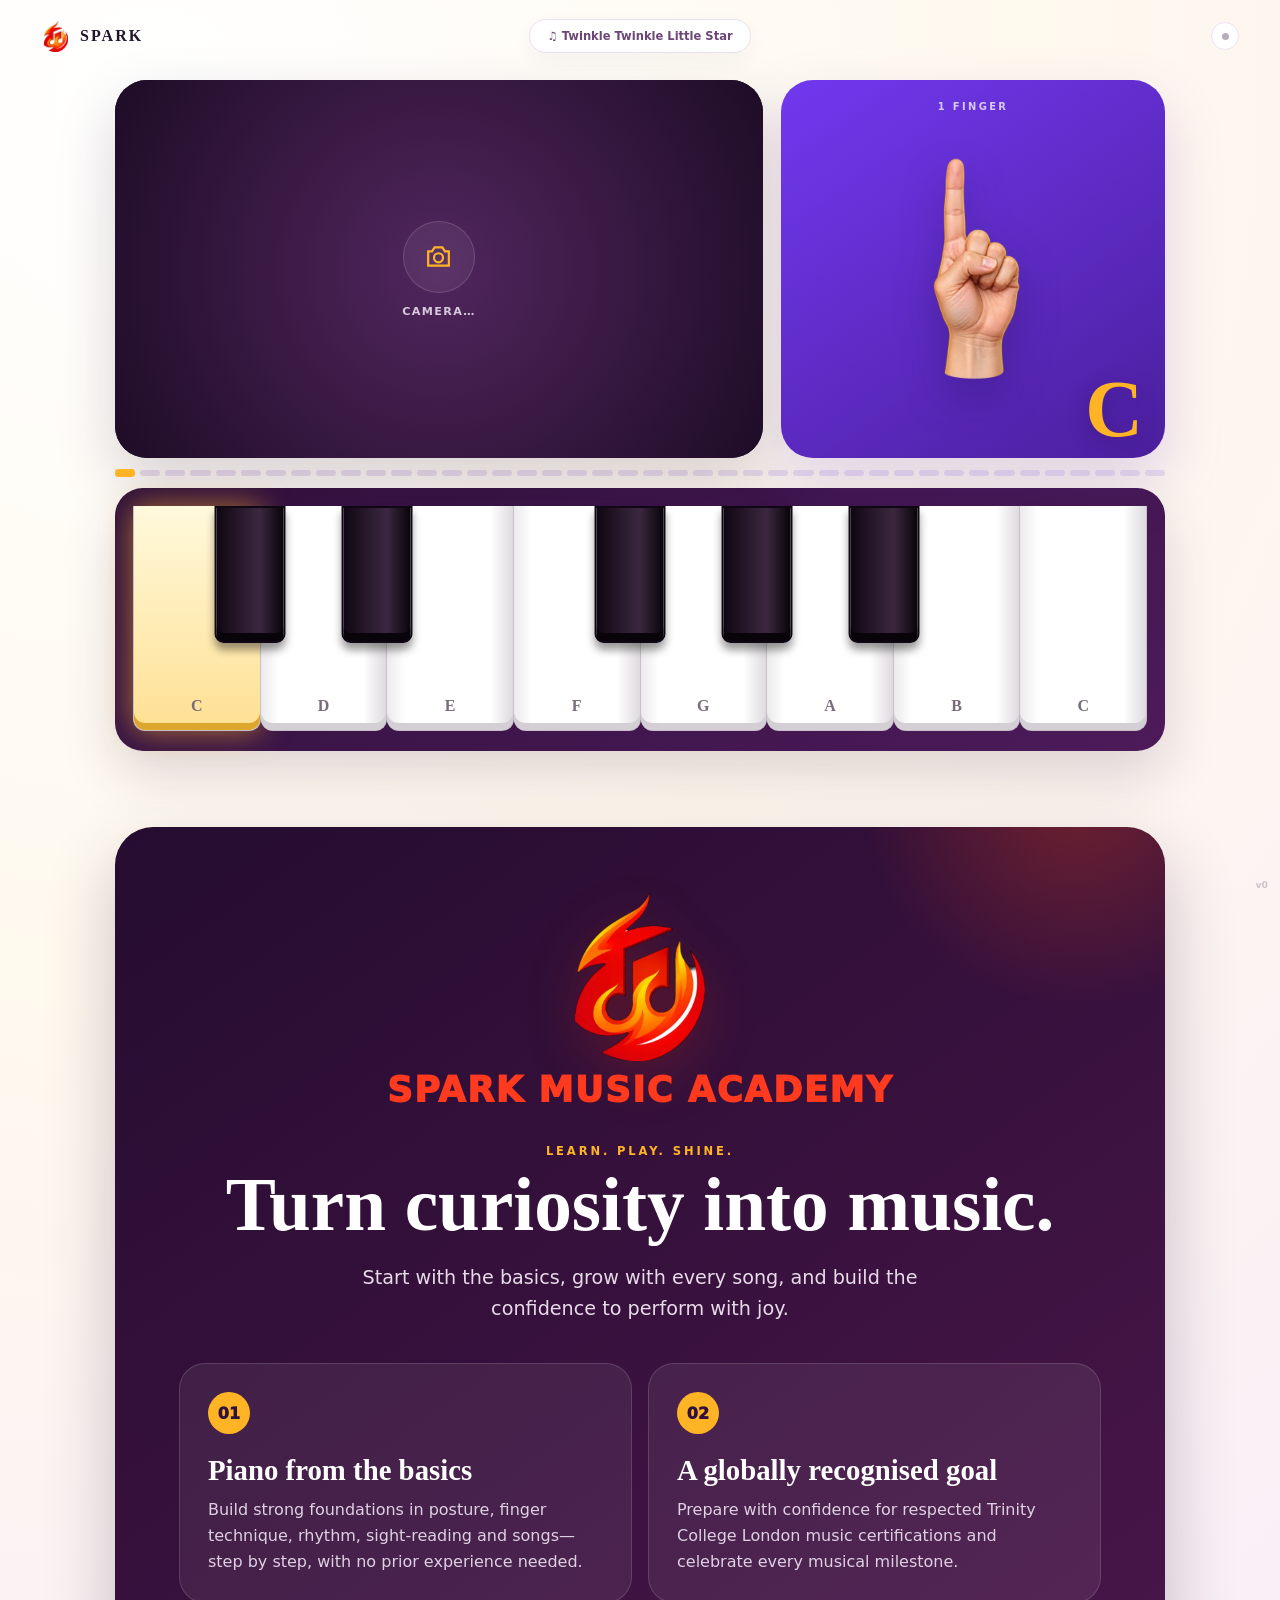
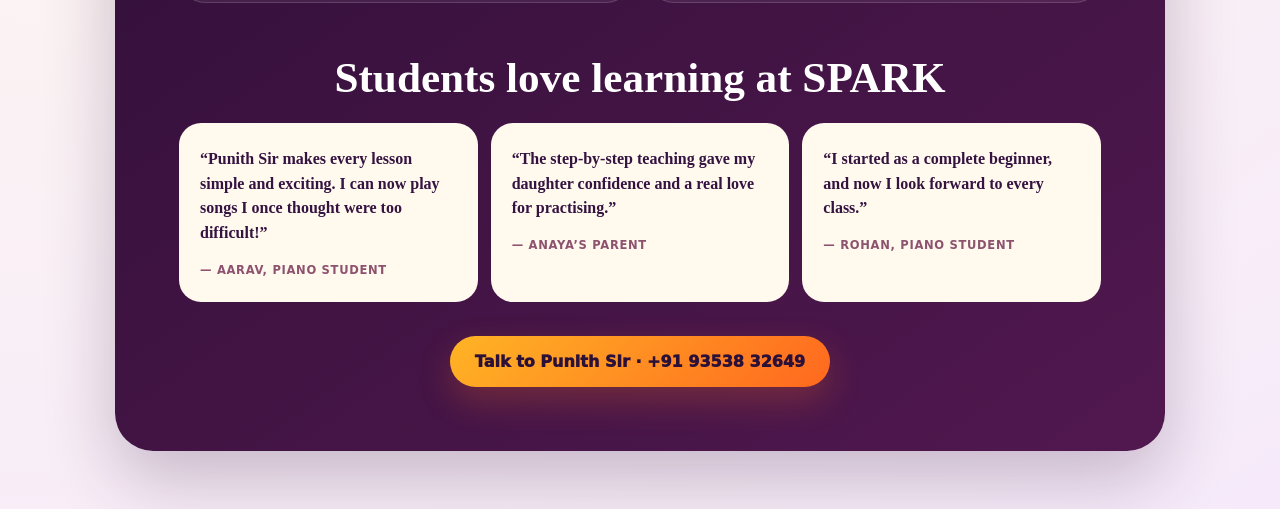
==== commit ce32a476: "Make Twinkle Twinkle the default guided lesson" ====
--- a/site/index.html
+++ b/site/index.html
@@ -1,11 +1,13 @@
 <!doctype html><html lang="en"><head><meta charset="UTF-8"><meta name="viewport" content="width=device-width,initial-scale=1"><meta name="theme-color" content="#291036"><title>SPARK Music Academy — Play with Your Hands</title><meta name="description" content="Show your hand. Play your first song."><meta property="og:title" content="SPARK Music Academy"><meta property="og:description" content="Show your hand. Make music."><meta property="og:image" content="https://spark-music-academy.dipenpalwankar.chatgpt.site/og.png"><style>
 :root{--plum:#291036;--violet:#7138ef;--gold:#ffb425;--cream:#fff9ee;--mint:#55e6ba;--ink:#201529}*{box-sizing:border-box}html,body{margin:0;min-height:100%;background:var(--cream);font-family:Inter,ui-sans-serif,system-ui,-apple-system,"Segoe UI",sans-serif;color:var(--ink)}button{font:inherit}.app{min-height:100vh;overflow:hidden;background:radial-gradient(circle at 12% 5%,#fff 0,#fff9ee 38%,#f6eafa 100%);padding:0 3.2vw 28px}.intro{position:fixed;z-index:100;inset:0;display:grid;place-items:center;overflow:hidden;background:radial-gradient(circle,#522064 0,#290f38 46%,#130718 100%);animation:introAway .55s 1.72s both}.orbit{position:absolute;width:min(72vw,580px);aspect-ratio:1;border:1px solid #ffffff17;border-radius:50%;box-shadow:0 0 0 70px #ffffff08,0 0 0 140px #ffffff05;animation:orbit 9s linear infinite}.intro-logo{position:relative;z-index:2;color:#fff;display:flex;flex-direction:column;align-items:center;animation:logoPop 1.65s cubic-bezier(.16,.9,.2,1) both}.spark{width:28px;height:28px;color:var(--gold)}.intro-logo .spark{width:94px;height:94px;filter:drop-shadow(0 0 26px #ffb42599)}.intro-logo strong{font:800 clamp(2.6rem,8vw,5rem)/1 Georgia,serif;letter-spacing:.16em;margin-left:.16em}.intro-logo span{font-size:.7rem;text-transform:uppercase;letter-spacing:.34em;margin-top:10px;margin-left:.34em;color:#eadfed}@keyframes logoPop{0%{opacity:0;transform:scale(.12) rotate(-12deg);filter:blur(18px)}58%{opacity:1;transform:scale(1.1);filter:none}100%{transform:scale(1)}}@keyframes introAway{to{opacity:0;visibility:hidden;transform:scale(1.08)}}@keyframes orbit{to{transform:rotate(360deg)}}header{height:72px;max-width:1240px;margin:auto;display:grid;grid-template-columns:1fr auto 1fr;align-items:center}.brand{display:flex;align-items:center;gap:8px}.brand b{font:800 1rem Georgia,serif;letter-spacing:.13em}.song{justify-self:center;background:#fff;border:1px solid #eadff0;border-radius:999px;padding:9px 17px;font-size:.72rem;font-weight:800;color:#6c4776;box-shadow:0 7px 20px #4926540c}.live{justify-self:end;width:28px;height:28px;border-radius:50%;display:grid;place-items:center;background:#fff;border:1px solid #eee1f0}.live i{width:7px;height:7px;border-radius:50%;background:#b8aebb}.live i.on{background:#36d693;box-shadow:0 0 0 4px #36d69324}.play-zone{max-width:1050px;margin:8px auto 12px;display:grid;grid-template-columns:1.35fr .8fr;gap:18px}.camera,.guide{height:clamp(270px,42vh,440px);border-radius:32px;position:relative;overflow:hidden}.camera{background:radial-gradient(circle,#5a3162,#180c1d);box-shadow:0 25px 60px #2a12322e}.camera video,.camera canvas{position:absolute;inset:0;width:100%;height:100%;object-fit:cover}.camera video{transform:scaleX(-1)}.cover{position:absolute;z-index:4;inset:0;display:grid;place-content:center;justify-items:center;gap:12px;background:radial-gradient(circle,#51265e,#1e0c26);color:#d8c8dc;font-size:.7rem;font-weight:800;letter-spacing:.12em;text-transform:uppercase}.cover.hidden{display:none}.cam-ring{width:72px;height:72px;border-radius:50%;display:grid;place-items:center;background:#ffffff10;border:1px solid #ffffff24;animation:pulse 1.3s infinite}.cam-icon{width:31px;fill:none;stroke:var(--gold);stroke-width:1.7}.retry{display:none;flex-direction:column;align-items:center;gap:9px;border:0;border-radius:22px;background:#fff;color:var(--plum);padding:18px 24px;font-weight:800;cursor:pointer}.retry.show{display:flex}.retry .cam-icon{stroke:var(--violet)}@keyframes pulse{50%{box-shadow:0 0 0 16px #ffb4250d;transform:scale(.96)}}.ghost{position:absolute;inset:0;display:grid;place-items:center;pointer-events:none}.ghost img{height:75%;max-width:62%;object-fit:contain;opacity:.16;filter:grayscale(1) brightness(2);animation:ghost 1.4s ease-in-out infinite alternate}@keyframes ghost{to{opacity:.28;transform:scale(1.035)}}.seen-note{position:absolute;right:18px;top:16px;font:800 2.6rem Georgia,serif;color:#fff;text-shadow:0 4px 20px #0008}.guide{display:grid;place-items:center;text-align:center;background:linear-gradient(145deg,#7138ef,#4b1f9d);box-shadow:0 25px 60px #5b28b630;color:#fff;padding:22px}.show{position:absolute;top:21px;font-size:.62rem;font-weight:900;letter-spacing:.24em;color:#d9c9ff}.hand{width:min(78%,300px);height:72%;object-fit:contain;filter:drop-shadow(0 18px 20px #2a0f5c55);animation:float .8s ease-in-out infinite alternate}.note{position:absolute;right:22px;bottom:13px;font:900 5rem/.9 Georgia,serif;color:var(--gold);text-shadow:0 5px 20px #2d116777}@keyframes float{to{transform:translateY(-7px)}}.guide.complete{background:linear-gradient(145deg,#ffb425,#ff7c43);display:flex;flex-direction:column;justify-content:center}.guide.complete h1{margin:4px 0 14px;font:800 clamp(2rem,5vw,3.5rem) Georgia,serif}.star{font-size:5rem;animation:star 1.4s ease-in-out infinite}@keyframes star{50%{transform:rotate(12deg) scale(1.12)}}.replay{width:52px;height:52px;border:0;border-radius:50%;background:#fff;color:#6f2fe0;font-size:1.8rem;font-weight:900;cursor:pointer;box-shadow:0 8px 18px #7d351c30}.progress{max-width:1050px;margin:0 auto 12px;display:flex;gap:5px}.progress i{height:6px;flex:1;border-radius:999px;background:#e8ddeb;transition:.25s}.progress i.done{background:var(--mint)}.progress i.now{background:var(--gold);transform:scaleY(1.35)}.piano-shell{max-width:1050px;margin:auto;background:linear-gradient(145deg,#30113d,#4d1a5a);padding:18px 18px 20px;border-radius:28px;box-shadow:0 24px 55px #31123a29}.piano{position:relative;display:flex;height:clamp(170px,25vh,250px)}.white{position:relative;flex:1;border:1px solid #c7c0c8;border-top:0;border-radius:0 0 12px 12px;background:linear-gradient(90deg,#eceaec,#fff 14%,#fff 82%,#dedade);box-shadow:inset 0 -7px 0 #d3cfd4;cursor:pointer;transition:.08s}.white+.white{border-left:0}.white span{position:absolute;bottom:15px;inset-inline:0;font:800 1rem Georgia,serif;color:#776d7a}.white.pressed{transform:translateY(5px);background:linear-gradient(#eedcff,#d8b9ff);box-shadow:inset 0 -2px 0 #a882ba}.white.guide-key{background:linear-gradient(#fff9dc,#ffe093);box-shadow:inset 0 -7px 0 #dfa62e,0 0 30px #ffb42599}.black{position:absolute;z-index:3;top:0;width:7%;height:61%;transform:translateX(-50%);border:2px solid #100714;border-radius:0 0 9px 9px;background:linear-gradient(90deg,#100713,#3b2840 64%,#080409);box-shadow:inset 0 -8px 0 #080409,0 7px 8px #0006;cursor:pointer}.black.pressed{height:58%;background:#8a50ff}.v0{position:fixed;right:12px;bottom:10px;color:#96899a;text-decoration:none;font-size:.58rem;font-weight:800;opacity:.45}.v0:hover{opacity:1}@media(max-width:720px){.app{padding-inline:12px}header{height:62px}.song{font-size:.62rem;padding:8px 12px}.play-zone{grid-template-columns:1.15fr .8fr;gap:9px;margin-top:3px}.camera,.guide{height:clamp(245px,43vh,360px);border-radius:22px}.guide{padding:10px}.show{top:14px;font-size:.52rem}.hand{width:95%;height:68%}.note{font-size:3.6rem;right:12px;bottom:9px}.piano-shell{padding:11px 8px 13px;border-radius:20px}.piano{height:clamp(145px,24vh,190px)}.white span{bottom:11px}.progress{margin-bottom:9px}.cover{font-size:.58rem}.brand b{display:none}}@media(max-width:480px){.play-zone{grid-template-columns:1fr .66fr}.camera,.guide{height:43vh;min-height:230px}.hand{height:63%}.note{font-size:3rem}.piano{height:142px}.white span{font-size:.8rem}}@media(prefers-reduced-motion:reduce){*,*:before,*:after{animation-duration:.01ms!important;animation-iteration-count:1!important}}
-</style><link rel="stylesheet" href="intro.css?v=4"><link rel="stylesheet" href="academy.css?v=1"></head><body><main class="app"><section class="intro"><div class="orbit"></div><div class="intro-logo"><span class="logo-art brand-logo-image" role="img" aria-label="SPARK Music Academy logo"></span><strong class="brand-name">SPARK MUSIC ACADEMY</strong></div><div class="intro-message teacher-flash"><span>Learn Piano</span><small>with</small><strong>Punith Sir</strong></div><div class="intro-message lesson-flash"><strong>Let's Start</strong><span>your first lesson today!</span></div></section><section class="join-popup" id="joinPopup" role="dialog" aria-modal="true" aria-labelledby="joinTitle" hidden><div class="join-card"><span class="logo-art academy-mark" aria-hidden="true"></span><span class="join-kicker">Your music journey starts here</span><h2 id="joinTitle">Join SPARK<br>Music Academy</h2><p>Contact Punith Sir now!</p><a class="join-call" href="tel:+919353832649" aria-label="Call Punith Sir at plus 91 93538 32649">+91 93538 32649</a><button class="join-more" id="joinMore">Get more information about the academy</button><button class="join-replay" id="joinReplay">Play again ↻</button></div></section><header><div class="brand"><span class="logo-art" aria-hidden="true"></span><b>SPARK</b></div><div class="song">♫ Hot Cross Buns</div><div class="live"><i id="live"></i></div></header><section class="play-zone"><div class="camera"><video id="video" muted playsinline></video><canvas id="canvas"></canvas><div class="cover" id="cover"><div class="cam-ring" id="camRing"><svg class="cam-icon" viewBox="0 0 24 24"><path d="M4 8h3l2-3h6l2 3h3v11H4z"/><circle cx="12" cy="13" r="3.5"/></svg></div><span id="camText">Camera…</span><button class="retry" id="retry"><svg class="cam-icon" viewBox="0 0 24 24"><path d="M4 8h3l2-3h6l2 3h3v11H4z"/><circle cx="12" cy="13" r="3.5"/></svg>Tap</button></div><div class="ghost" id="ghost"><img id="ghostHand" alt="Hand guide"></div><div class="seen-note" id="seen"></div></div><div class="guide" id="guide"><span class="show">SHOW THIS</span><img class="hand" id="hand" alt="Hand shape"><div class="note" id="note">E</div></div></section><div class="progress" id="progress"></div><section class="piano-shell"><div class="piano" id="piano"></div></section><section class="academy-info" id="academy-info" aria-labelledby="academyTitle"><div class="academy-lockup"><span class="logo-art" role="img" aria-label="SPARK Music Academy logo"></span><strong>SPARK MUSIC ACADEMY</strong></div><p class="academy-eyebrow">Learn. Play. Shine.</p><h2 id="academyTitle">Turn curiosity into music.</h2><p class="academy-lead">Start with the basics, grow with every song, and build the confidence to perform with joy.</p><div class="academy-highlights"><article><span>01</span><h3>Piano from the basics</h3><p>Build strong foundations in posture, finger technique, rhythm, sight-reading and songs—step by step, with no prior experience needed.</p></article><article><span>02</span><h3>A globally recognised goal</h3><p>Prepare with confidence for respected Trinity College London music certifications and celebrate every musical milestone.</p></article></div><div class="testimonials"><h3>Students love learning at SPARK</h3><div><blockquote>“Punith Sir makes every lesson simple and exciting. I can now play songs I once thought were too difficult!”<footer>— Aarav, Piano Student</footer></blockquote><blockquote>“The step-by-step teaching gave my daughter confidence and a real love for practising.”<footer>— Anaya’s Parent</footer></blockquote><blockquote>“I started as a complete beginner, and now I look forward to every class.”<footer>— Rohan, Piano Student</footer></blockquote></div></div><a class="academy-cta" href="tel:+919353832649">Talk to Punith Sir · +91 93538 32649</a></section><a class="v0" href="v0/">v0</a></main><script type="module">
-const notes=[['C4','C','A',261.63],['D4','D','S',293.66],['E4','E','D',329.63],['F4','F','F',349.23],['G4','G','G',392],['A4','A','H',440],['B4','B','J',493.88],['C5','C','K',523.25]],blacks=[['C#4',11.55,277.18],['D#4',24.05,311.13],['F#4',49.05,369.99],['G#4',61.55,415.3],['A#4',74.05,466.16]],song=['E4','D4','C4','E4','D4','C4','C4','C4','C4','C4','D4','D4','D4','D4','E4','D4','C4'];let audio,step=0,stream,raf,landmarker,lastCount=0,lastTrigger=0;const $=s=>document.querySelector(s),piano=$('#piano'),progress=$('#progress');
+</style><link rel="stylesheet" href="intro.css?v=4"><link rel="stylesheet" href="academy.css?v=1"><style>.song-picker[hidden]{display:none}.song-picker{display:flex;justify-content:flex-end;gap:6px;margin:0 0 12px}.song-picker button{border:1px solid #ffffff2c;border-radius:999px;background:#ffffff12;color:#eadfed;padding:8px 12px;font-size:.72rem;font-weight:850;cursor:pointer}.song-picker button.active{background:var(--gold);border-color:var(--gold);color:#2f103b}.gesture-word{max-width:80%;font:900 clamp(1.35rem,4vw,2.6rem)/1.05 Inter,ui-sans-serif,system-ui,sans-serif;letter-spacing:.08em;color:#fff}.ghost strong{color:#fff;opacity:.3;font:900 clamp(1.1rem,4vw,2.2rem)/1 Inter,ui-sans-serif,system-ui,sans-serif;letter-spacing:.12em}.ghost img[hidden]{display:none}@media(max-width:720px){.song-picker{margin:0 3px 9px}.song-picker button{padding:7px 10px;font-size:.65rem}}</style></head><body><main class="app"><section class="intro"><div class="orbit"></div><div class="intro-logo"><span class="logo-art brand-logo-image" role="img" aria-label="SPARK Music Academy logo"></span><strong class="brand-name">SPARK MUSIC ACADEMY</strong></div><div class="intro-message teacher-flash"><span>Learn Piano</span><small>with</small><strong>Punith Sir</strong></div><div class="intro-message lesson-flash"><strong>Let's Start</strong><span>your first lesson today!</span></div></section><section class="join-popup" id="joinPopup" role="dialog" aria-modal="true" aria-labelledby="joinTitle" hidden><div class="join-card"><span class="logo-art academy-mark" aria-hidden="true"></span><span class="join-kicker">Your music journey starts here</span><h2 id="joinTitle">Join SPARK<br>Music Academy</h2><p>Contact Punith Sir now!</p><a class="join-call" href="tel:+919353832649" aria-label="Call Punith Sir at plus 91 93538 32649">+91 93538 32649</a><button class="join-more" id="joinMore">Get more information about the academy</button><button class="join-replay" id="joinReplay">Play again ↻</button></div></section><header><div class="brand"><span class="logo-art" aria-hidden="true"></span><b>SPARK</b></div><div class="song" id="songTitle">♫ Twinkle Twinkle Little Star</div><div class="live"><i id="live"></i></div></header><section class="play-zone"><div class="camera"><video id="video" muted playsinline></video><canvas id="canvas"></canvas><div class="cover" id="cover"><div class="cam-ring" id="camRing"><svg class="cam-icon" viewBox="0 0 24 24"><path d="M4 8h3l2-3h6l2 3h3v11H4z"/><circle cx="12" cy="13" r="3.5"/></svg></div><span id="camText">Camera…</span><button class="retry" id="retry"><svg class="cam-icon" viewBox="0 0 24 24"><path d="M4 8h3l2-3h6l2 3h3v11H4z"/><circle cx="12" cy="13" r="3.5"/></svg>Tap</button></div><div class="ghost" id="ghost"><img id="ghostHand" alt="Hand guide"><strong id="ghostCue"></strong></div><div class="seen-note" id="seen"></div></div><div class="guide" id="guide"><span class="show">SHOW THIS</span><img class="hand" id="hand" alt="Hand shape"><div class="note" id="note">E</div></div></section><div class="progress" id="progress"></div><section class="piano-shell"><div class="song-picker" id="songPicker" hidden><button data-song="twinkle" class="active">Twinkle Twinkle</button><button data-song="hot">Hot Cross Buns</button></div><div class="piano" id="piano"></div></section><section class="academy-info" id="academy-info" aria-labelledby="academyTitle"><div class="academy-lockup"><span class="logo-art" role="img" aria-label="SPARK Music Academy logo"></span><strong>SPARK MUSIC ACADEMY</strong></div><p class="academy-eyebrow">Learn. Play. Shine.</p><h2 id="academyTitle">Turn curiosity into music.</h2><p class="academy-lead">Start with the basics, grow with every song, and build the confidence to perform with joy.</p><div class="academy-highlights"><article><span>01</span><h3>Piano from the basics</h3><p>Build strong foundations in posture, finger technique, rhythm, sight-reading and songs—step by step, with no prior experience needed.</p></article><article><span>02</span><h3>A globally recognised goal</h3><p>Prepare with confidence for respected Trinity College London music certifications and celebrate every musical milestone.</p></article></div><div class="testimonials"><h3>Students love learning at SPARK</h3><div><blockquote>“Punith Sir makes every lesson simple and exciting. I can now play songs I once thought were too difficult!”<footer>— Aarav, Piano Student</footer></blockquote><blockquote>“The step-by-step teaching gave my daughter confidence and a real love for practising.”<footer>— Anaya’s Parent</footer></blockquote><blockquote>“I started as a complete beginner, and now I look forward to every class.”<footer>— Rohan, Piano Student</footer></blockquote></div></div><a class="academy-cta" href="tel:+919353832649">Talk to Punith Sir · +91 93538 32649</a></section><a class="v0" href="v0/">v0</a></main><script type="module">
+const notes=[['C4','C','A',261.63],['D4','D','S',293.66],['E4','E','D',329.63],['F4','F','F',349.23],['G4','G','G',392],['A4','A','H',440],['B4','B','J',493.88],['C5','C','K',523.25]],blacks=[['C#4',11.55,277.18],['D#4',24.05,311.13],['F#4',49.05,369.99],['G#4',61.55,415.3],['A#4',74.05,466.16]],songs={twinkle:{title:'Twinkle Twinkle Little Star',short:'Twinkle Twinkle',notes:['C4','C4','G4','G4','A4','A4','G4','F4','F4','E4','E4','D4','D4','C4','G4','G4','F4','F4','E4','E4','D4','G4','G4','F4','F4','E4','E4','D4','C4','C4','G4','G4','A4','A4','G4','F4','F4','E4','E4','D4','D4','C4']},hot:{title:'Hot Cross Buns',short:'Hot Cross Buns',notes:['E4','D4','C4','E4','D4','C4','C4','C4','C4','C4','D4','D4','D4','D4','E4','D4','C4']}},songKey='twinkle',song=songs.twinkle.notes;let audio,step=0,stream,raf,landmarker,lastCount='',lastTrigger=0,tutorialComplete=false;const $=s=>document.querySelector(s),piano=$('#piano'),progress=$('#progress');
 notes.forEach(([n,l,k])=>{const b=document.createElement('button');b.className='white';b.dataset.note=n;b.innerHTML=`<span>${l}</span>`;b.setAttribute('aria-label',`Play ${l}`);b.onpointerdown=()=>play(n);piano.appendChild(b)});blacks.forEach(([n,left,hz])=>{const b=document.createElement('button');b.className='black';b.dataset.note=n;b.style.left=left+'%';b.onpointerdown=()=>tone(n,hz);piano.appendChild(b)});song.forEach(()=>progress.appendChild(document.createElement('i')));
 function asset(count){return`assets/hand-guide-${count===1?'one':count===2?'two':'three'}.webp`}function tone(n,hz){audio??=new(window.AudioContext||window.webkitAudioContext)();if(audio.state==='suspended')audio.resume();const o=audio.createOscillator(),g=audio.createGain();o.type='triangle';o.frequency.value=hz;g.gain.setValueAtTime(.0001,audio.currentTime);g.gain.exponentialRampToValueAtTime(.3,audio.currentTime+.015);g.gain.exponentialRampToValueAtTime(.0001,audio.currentTime+.52);o.connect(g).connect(audio.destination);o.start();o.stop(audio.currentTime+.55);const key=document.querySelector(`[data-note="${n}"]`);key?.classList.add('pressed');setTimeout(()=>key?.classList.remove('pressed'),180)}function play(n){const x=notes.find(x=>x[0]===n);if(!x)return;tone(n,x[3]);if(song[step]===n){step=Math.min(step+1,song.length);render()}}
-function render(){$('#joinPopup').hidden=step<song.length;document.querySelectorAll('.white').forEach(k=>k.classList.remove('guide-key'));[...progress.children].forEach((p,i)=>p.className=i<step?'done':i===step?'now':'');const guide=$('#guide');if(step>=song.length){guide.className='guide complete';guide.innerHTML='<div class="star">★</div><h1>You did it!</h1><button class="replay" aria-label="Play again">↻</button>';guide.querySelector('button').onclick=()=>{step=0;guide.className='guide';guide.innerHTML='<span class="show">SHOW THIS</span><img class="hand" id="hand" alt="Hand shape"><div class="note" id="note"></div>';render()};return}const n=song[step],count=n==='C4'?1:n==='D4'?2:3;$('#hand').src=asset(count);$('#ghostHand').src=asset(count);$('#note').textContent=n[0];document.querySelector(`[data-note="${n}"]`).classList.add('guide-key')}render();$('#joinReplay').onclick=()=>{step=0;render()};$('#joinMore').onclick=()=>{$('#joinPopup').hidden=true;setTimeout(()=>$('#academy-info').scrollIntoView({behavior:'smooth',block:'start'}),80)};
+function guideFor(n){return n==='C4'?{label:'1 FINGER',asset:asset(1)}:n==='D4'?{label:'2 FINGERS',asset:asset(2)}:n==='E4'?{label:'3 FINGERS',asset:asset(3)}:n==='F4'?{label:'4 FINGERS'}:n==='G4'?{label:'OPEN HAND'}:{label:'THUMB UP'}}
+function chooseSong(key){songKey=key;song=songs[key].notes;step=0;$('#joinPopup').hidden=true;$('#songTitle').textContent='♫ '+songs[key].title;progress.innerHTML='';song.forEach(()=>progress.appendChild(document.createElement('i')));document.querySelectorAll('#songPicker button').forEach(b=>b.classList.toggle('active',b.dataset.song===key));render()}
+function render(){$('#joinPopup').hidden=step<song.length;document.querySelectorAll('.white').forEach(k=>k.classList.remove('guide-key'));[...progress.children].forEach((p,i)=>p.className=i<step?'done':i===step?'now':'');const guide=$('#guide');if(step>=song.length){tutorialComplete=true;$('#songPicker').hidden=false;guide.className='guide complete';guide.innerHTML='<div class="star">★</div><h1>You did it!</h1><button class="replay" aria-label="Play again">↻</button>';guide.querySelector('button').onclick=()=>{step=0;render()};return}const n=song[step],cue=guideFor(n);guide.className='guide';guide.innerHTML='<span class="show">'+cue.label+'</span>'+(cue.asset?'<img class="hand" id="hand" alt="Hand shape">':'<div class="gesture-word">'+cue.label+'</div>')+'<div class="note" id="note"></div>';if(cue.asset){$('#hand').src=cue.asset;$('#ghostHand').src=cue.asset;$('#ghostHand').hidden=false;$('#ghostCue').textContent=''}else{$('#ghostHand').hidden=true;$('#ghostCue').textContent=cue.label}$('#note').textContent=n[0];document.querySelector(`[data-note="${n}"]`).classList.add('guide-key')}render();$('#joinReplay').onclick=()=>{step=0;render()};$('#joinMore').onclick=()=>{$('#joinPopup').hidden=true;setTimeout(()=>$('#academy-info').scrollIntoView({behavior:'smooth',block:'start'}),80)};document.querySelectorAll('#songPicker button').forEach(b=>b.onclick=()=>chooseSong(b.dataset.song));
 document.addEventListener('keydown',e=>{if(e.repeat)return;const n=notes.find(n=>n[2].toLowerCase()===e.key.toLowerCase());if(n)play(n[0])});document.addEventListener('pointerdown',()=>{if(audio?.state==='suspended')audio.resume()},{once:true});
 async function startCamera(){try{$('#retry').classList.remove('show');$('#camRing').style.display='grid';$('#camText').textContent='Camera…';const {FilesetResolver,HandLandmarker}=await import('https://cdn.jsdelivr.net/npm/@mediapipe/tasks-vision@0.10.22-rc.20250304/+esm'),vision=await FilesetResolver.forVisionTasks('https://cdn.jsdelivr.net/npm/@mediapipe/tasks-vision@0.10.22-rc.20250304/wasm');landmarker=await HandLandmarker.createFromOptions(vision,{baseOptions:{modelAssetPath:'https://storage.googleapis.com/mediapipe-models/hand_landmarker/hand_landmarker/float16/1/hand_landmarker.task',delegate:'GPU'},runningMode:'VIDEO',numHands:1});stream=await navigator.mediaDevices.getUserMedia({video:{facingMode:'user',width:{ideal:960},height:{ideal:540}},audio:false});const video=$('#video');video.srcObject=stream;await video.play();$('#cover').classList.add('hidden');$('#live').classList.add('on');detect()}catch(err){console.error(err);$('#camRing').style.display='none';$('#camText').textContent='';$('#retry').classList.add('show')}}
-function detect(){const video=$('#video'),pts=landmarker.detectForVideo(video,performance.now()).landmarks?.[0],canvas=$('#canvas'),ctx=canvas.getContext('2d');canvas.width=video.videoWidth||960;canvas.height=video.videoHeight||540;ctx.clearRect(0,0,canvas.width,canvas.height);if(pts){ctx.strokeStyle='#ffffffe0';ctx.lineWidth=4;ctx.lineCap='round';ctx.lineJoin='round';[[0,1,2,3,4],[0,5,6,7,8],[5,9,10,11,12],[9,13,14,15,16],[13,17,18,19,20],[0,17]].forEach(chain=>{ctx.beginPath();chain.forEach((i,j)=>{const p=pts[i],x=(1-p.x)*canvas.width,y=p.y*canvas.height;j?ctx.lineTo(x,y):ctx.moveTo(x,y)});ctx.stroke()});ctx.fillStyle='#ffb425';pts.forEach(p=>{ctx.beginPath();ctx.arc((1-p.x)*canvas.width,p.y*canvas.height,5.5,0,Math.PI*2);ctx.fill()});const i=pts[8].y<pts[6].y-.025,m=pts[12].y<pts[10].y-.025,r=pts[16].y<pts[14].y-.025,p=pts[20].y<pts[18].y-.025,count=!p&&i?(m?(r?3:2):1):0;$('#seen').textContent=count?(count===1?'C':count===2?'D':'E'):'';$('#ghost').style.display=count?'none':'grid';const now=performance.now();if(count&&(count!==lastCount||now-lastTrigger>900)){play(count===1?'C4':count===2?'D4':'E4');lastTrigger=now}lastCount=count}else{$('#seen').textContent='';$('#ghost').style.display='grid';lastCount=0}raf=requestAnimationFrame(detect)}$('#retry').onclick=startCamera;setTimeout(startCamera,5600);
+function detect(){const video=$('#video'),pts=landmarker.detectForVideo(video,performance.now()).landmarks?.[0],canvas=$('#canvas'),ctx=canvas.getContext('2d');canvas.width=video.videoWidth||960;canvas.height=video.videoHeight||540;ctx.clearRect(0,0,canvas.width,canvas.height);if(pts){ctx.strokeStyle='#ffffffe0';ctx.lineWidth=4;ctx.lineCap='round';ctx.lineJoin='round';[[0,1,2,3,4],[0,5,6,7,8],[5,9,10,11,12],[9,13,14,15,16],[13,17,18,19,20],[0,17]].forEach(chain=>{ctx.beginPath();chain.forEach((i,j)=>{const p=pts[i],x=(1-p.x)*canvas.width,y=p.y*canvas.height;j?ctx.lineTo(x,y):ctx.moveTo(x,y)});ctx.stroke()});ctx.fillStyle='#ffb425';pts.forEach(p=>{ctx.beginPath();ctx.arc((1-p.x)*canvas.width,p.y*canvas.height,5.5,0,Math.PI*2);ctx.fill()});const i=pts[8].y<pts[6].y-.025,m=pts[12].y<pts[10].y-.025,r=pts[16].y<pts[14].y-.025,p=pts[20].y<pts[18].y-.025,t=Math.abs(pts[4].x-pts[2].x)>.075;let detected='';if(t&&!i&&!m&&!r&&!p)detected='A4';else if(i&&!m&&!r&&!p)detected='C4';else if(i&&m&&!r&&!p)detected='D4';else if(i&&m&&r&&!p)detected='E4';else if(i&&m&&r&&p&&!t)detected='F4';else if(i&&m&&r&&p&&t)detected='G4';$('#seen').textContent=detected?detected[0]:'';$('#ghost').style.display=detected?'none':'grid';const now=performance.now();if(detected&&(detected!==lastCount||now-lastTrigger>900)){play(detected);lastTrigger=now}lastCount=detected}else{$('#seen').textContent='';$('#ghost').style.display='grid';lastCount=''}raf=requestAnimationFrame(detect)}$('#retry').onclick=startCamera;setTimeout(startCamera,5600);
 </script></body></html>
